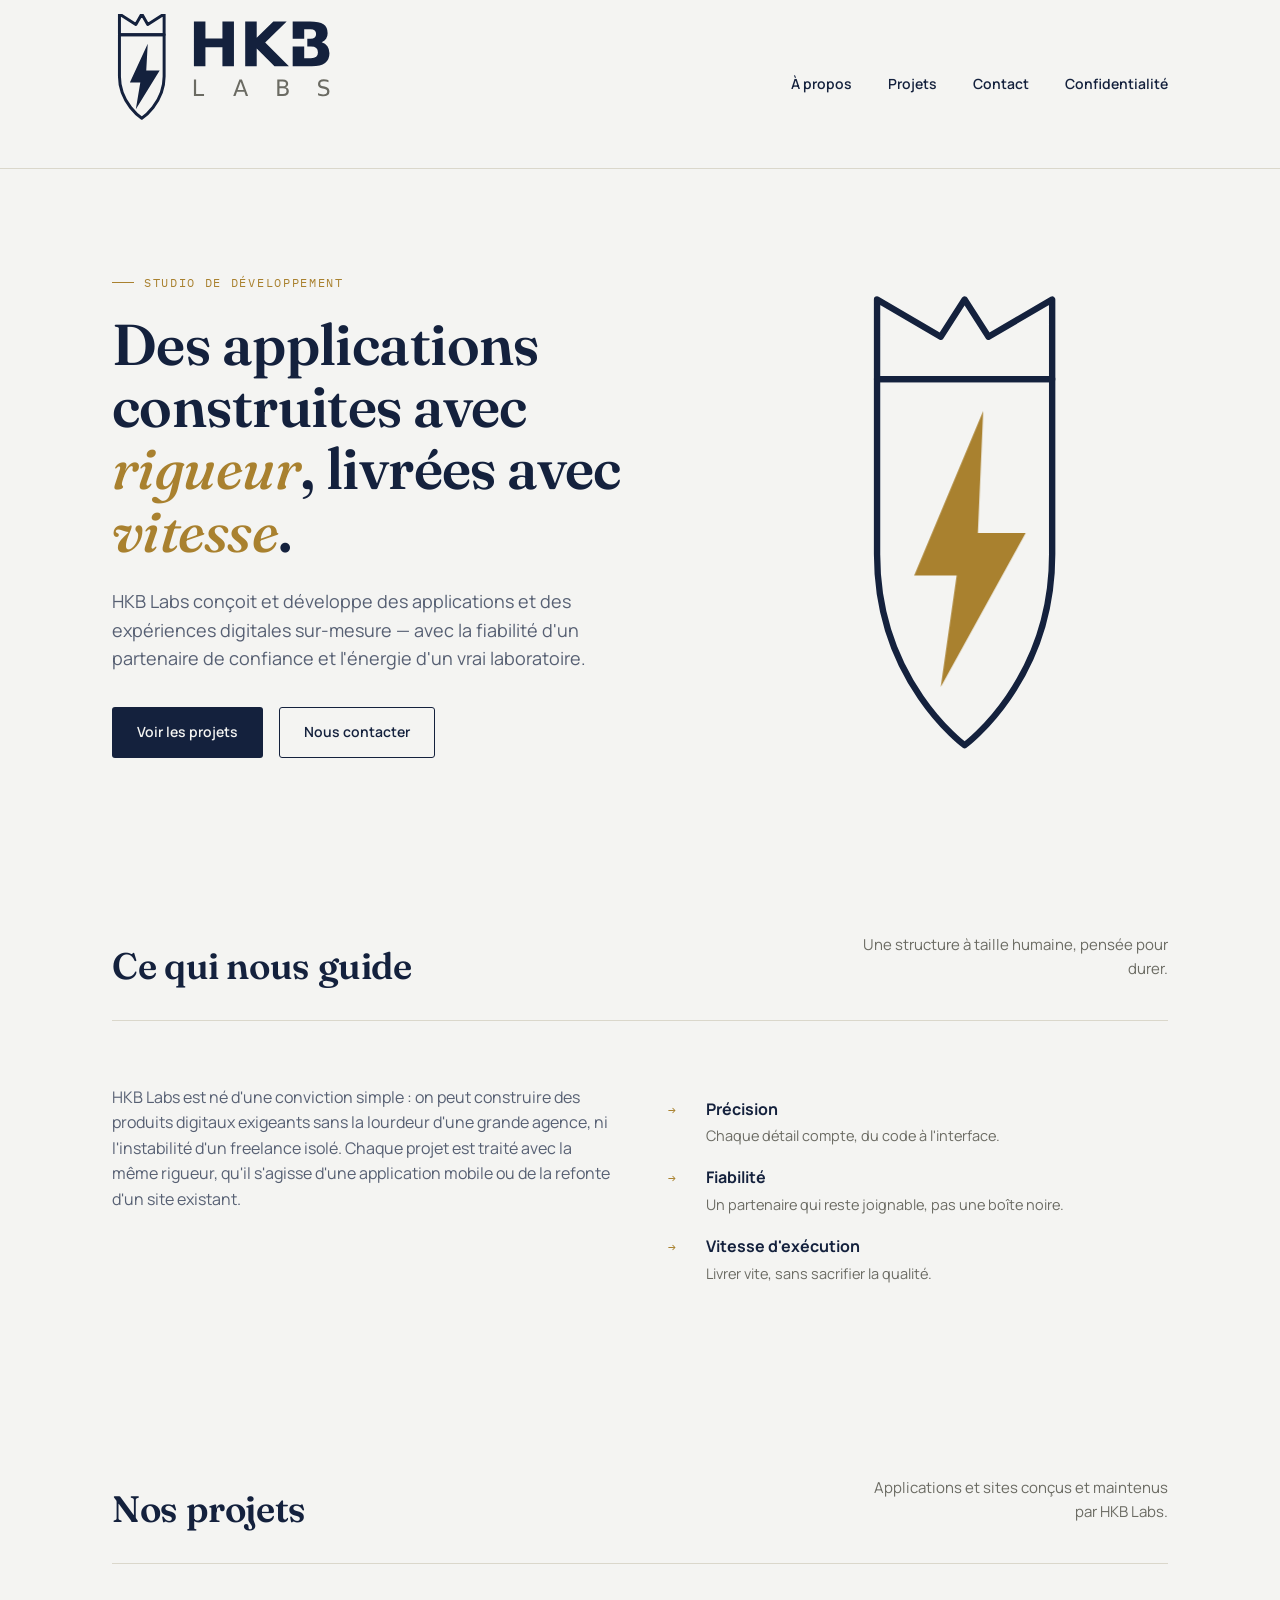
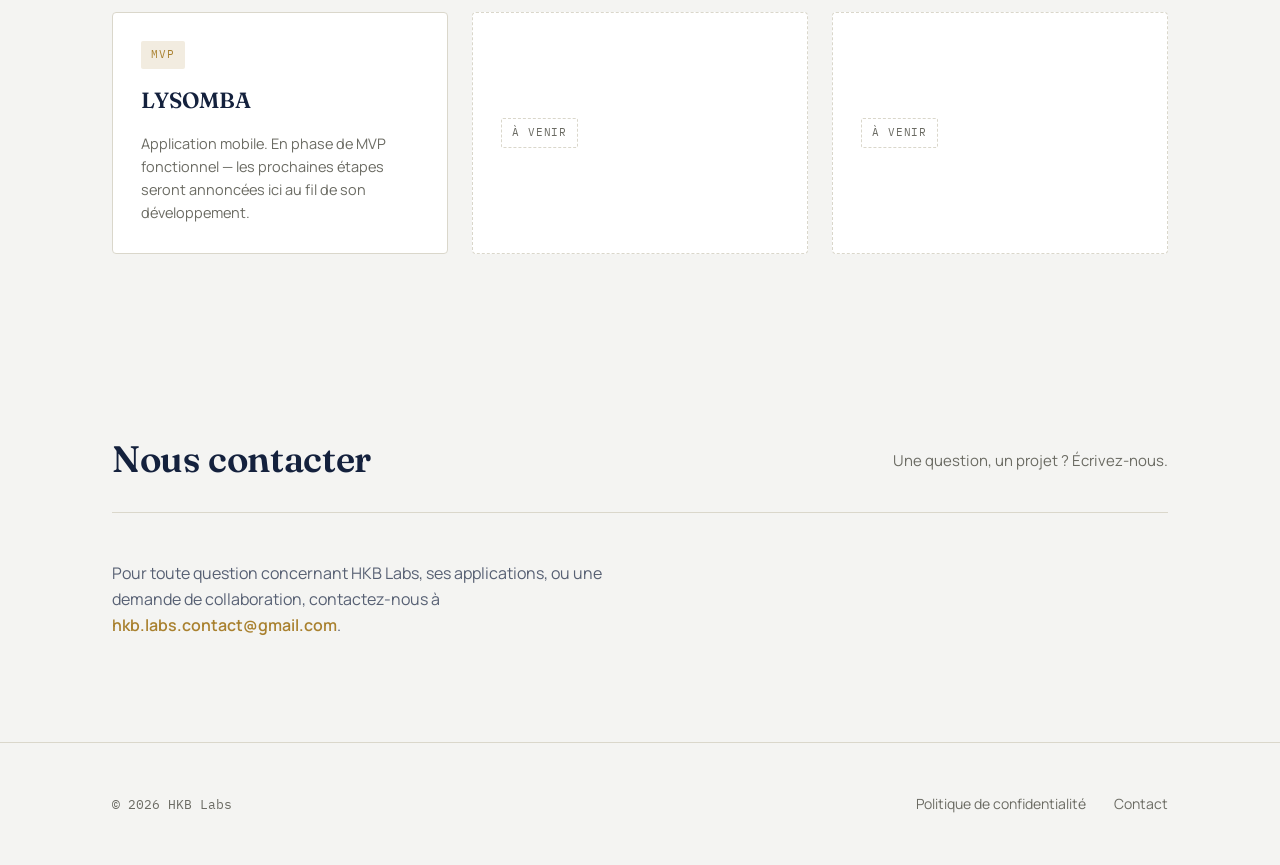
==== index.html @ 3b5af8ec "Add files via upload" ====
<!DOCTYPE html>
<html lang="fr">
<head>
<meta charset="UTF-8">
<meta name="viewport" content="width=device-width, initial-scale=1.0">
<title>HKB Labs — Studio de développement d'applications</title>
<meta name="description" content="HKB Labs conçoit et développe des applications et sites web sur-mesure. Découvrez nos projets, dont LYSOMBA.">
<link rel="icon" type="image/svg+xml" href="assets/favicon.svg">
<link rel="stylesheet" href="styles.css">
</head>
<body>

<header class="site-header">
  <div class="wrap">
    <a href="index.html" class="brand" aria-label="HKB Labs — accueil">
      <svg viewBox="0 0 165.01 94" xmlns="http://www.w3.org/2000/svg" aria-hidden="true">
        <path d="M5 14 L5 0 L16 7 L20 0 L24 7 L35 0 L35 14 Z" fill="none" stroke="#14213D" stroke-width="2" stroke-linejoin="round"/>
        <path d="M5 14 L35 14 L35 42 C35 60 20 70 20 70 C20 70 5 60 5 42 Z" fill="none" stroke="#14213D" stroke-width="2" stroke-linejoin="round"/>
        <path d="M24 20 L12 46 L19 46 L16 64 L32 38 L23 38 Z" fill="#14213D"/>
        <path d="M55.00,5.00 L62.73,5.00 L62.73,16.43 L74.15,16.43 L74.15,5.00 L81.88,5.00 L81.88,35.00 L74.15,35.00 L74.15,22.28 L62.73,22.28 L62.73,35.00 L55.00,35.00 L55.00,5.00 Z M89.44,5.00 L97.17,5.00 L97.17,15.95 L108.32,5.00 L117.30,5.00 L102.86,19.21 L118.79,35.00 L109.11,35.00 L97.17,23.18 L97.17,35.00 L89.44,35.00 L89.44,5.00 Z M133.33,16.62 Q135.17,16.62 136.11,15.81 Q137.05,15.01 137.05,13.44 Q137.05,11.89 136.11,11.08 Q135.17,10.27 133.33,10.27 L129.06,10.27 L129.06,16.62 L133.33,16.62 Z M133.60,29.73 Q135.93,29.73 137.10,28.75 Q138.28,27.77 138.28,25.78 Q138.28,23.83 137.12,22.85 Q135.95,21.88 133.60,21.88 L129.06,21.88 L129.06,29.73 L133.60,29.73 Z M140.79,18.95 Q143.28,19.67 144.64,21.62 Q146.01,23.57 146.01,26.40 Q146.01,30.74 143.08,32.87 Q140.15,35.00 134.16,35.00 L121.32,35.00 L121.32,5.00 L132.94,5.00 Q139.19,5.00 141.99,6.89 Q144.79,8.78 144.79,12.94 Q144.79,15.13 143.76,16.66 Q142.74,18.20 140.79,18.95 Z M121.32,16.62 L131.14,16.62 L131.14,21.88 L121.32,21.88 Z" fill="#14213D" fill-rule="evenodd"/>
        <path d="M55.00,44.06 L56.48,44.06 L56.48,53.76 L61.80,53.76 L61.80,55.00 L55.00,55.00 L55.00,44.06 Z M86.39,45.52 L84.38,50.96 L88.41,50.96 L86.39,45.52 Z M85.56,44.06 L87.23,44.06 L91.40,55.00 L89.86,55.00 L88.87,52.19 L83.94,52.19 L82.94,55.00 L81.38,55.00 L85.56,44.06 Z M112.46,49.78 L112.46,53.78 L114.83,53.78 Q116.03,53.78 116.60,53.29 Q117.18,52.79 117.18,51.78 Q117.18,50.75 116.60,50.27 Q116.03,49.78 114.83,49.78 L112.46,49.78 Z M112.46,45.28 L112.46,48.58 L114.65,48.58 Q115.73,48.58 116.26,48.17 Q116.80,47.76 116.80,46.93 Q116.80,46.10 116.26,45.69 Q115.73,45.28 114.65,45.28 L112.46,45.28 Z M110.98,44.06 L114.76,44.06 Q116.45,44.06 117.37,44.77 Q118.28,45.47 118.28,46.77 Q118.28,47.77 117.81,48.36 Q117.35,48.96 116.44,49.10 Q117.53,49.34 118.13,50.08 Q118.74,50.83 118.74,51.94 Q118.74,53.40 117.74,54.20 Q116.75,55.00 114.91,55.00 L110.98,55.00 L110.98,44.06 Z M145.35,44.42 L145.35,45.87 Q144.51,45.46 143.77,45.27 Q143.02,45.07 142.32,45.07 Q141.12,45.07 140.46,45.54 Q139.80,46.00 139.80,46.87 Q139.80,47.60 140.24,47.97 Q140.67,48.33 141.89,48.56 L142.78,48.74 Q144.44,49.06 145.23,49.86 Q146.01,50.65 146.01,51.98 Q146.01,53.57 144.95,54.39 Q143.88,55.21 141.83,55.21 Q141.05,55.21 140.17,55.04 Q139.30,54.86 138.36,54.52 L138.36,52.99 Q139.26,53.50 140.13,53.76 Q140.99,54.01 141.83,54.01 Q143.09,54.01 143.78,53.51 Q144.47,53.01 144.47,52.09 Q144.47,51.29 143.97,50.83 Q143.48,50.38 142.35,50.15 L141.45,49.98 Q139.80,49.65 139.05,48.94 Q138.32,48.24 138.32,46.99 Q138.32,45.54 139.34,44.70 Q140.36,43.87 142.15,43.87 Q142.92,43.87 143.72,44.01 Q144.52,44.15 145.35,44.42 Z" fill="#6B6B63"/>
      </svg>
    </a>
    <nav class="main-nav">
      <a href="#about">À propos</a>
      <a href="#projects">Projets</a>
      <a href="#contact">Contact</a>
      <a href="privacy.html">Confidentialité</a>
    </nav>
  </div>
</header>

<main>

  <section class="hero">
    <div class="wrap">
      <div class="hero-copy">
        <span class="eyebrow">Studio de développement</span>
        <h1 class="hero-title">Des applications construites avec <em>rigueur</em>, livrées avec <em>vitesse</em>.</h1>
        <p class="hero-sub">HKB Labs conçoit et développe des applications et des expériences digitales sur-mesure — avec la fiabilité d'un partenaire de confiance et l'énergie d'un vrai laboratoire.</p>
        <div class="cta-row">
          <a href="#projects" class="btn btn-primary">Voir les projets</a>
          <a href="#contact" class="btn btn-ghost">Nous contacter</a>
        </div>
      </div>
      <div class="hero-mark">
        <svg viewBox="-6 -6 98 180" xmlns="http://www.w3.org/2000/svg" aria-hidden="true">
          <path class="mark-line" d="M14 34 L14 4 L38 18 L47 4 L56 18 L80 4 L80 34 Z"/>
          <path class="mark-line" d="M14 34 L80 34 L80 100 C80 148 47 172 47 172 C47 172 14 148 14 100 Z"/>
          <path class="mark-bolt" d="M54 46 L28 108 L44 108 L38 150 L70 92 L52 92 Z"/>
        </svg>
      </div>
    </div>
  </section>

  <section id="about">
    <div class="wrap">
      <div class="section-head">
        <h2 class="section-title">Ce qui nous guide</h2>
        <p class="section-note">Une structure à taille humaine, pensée pour durer.</p>
      </div>
      <div class="about-grid">
        <p>
          HKB Labs est né d'une conviction simple&nbsp;: on peut construire des produits digitaux exigeants
          sans la lourdeur d'une grande agence, ni l'instabilité d'un freelance isolé. Chaque projet est
          traité avec la même rigueur, qu'il s'agisse d'une application mobile ou de la refonte d'un site existant.
        </p>
        <ul class="values">
          <li>
            <span class="mark">→</span>
            <div><strong>Précision</strong><span class="desc">Chaque détail compte, du code à l'interface.</span></div>
          </li>
          <li>
            <span class="mark">→</span>
            <div><strong>Fiabilité</strong><span class="desc">Un partenaire qui reste joignable, pas une boîte noire.</span></div>
          </li>
          <li>
            <span class="mark">→</span>
            <div><strong>Vitesse d'exécution</strong><span class="desc">Livrer vite, sans sacrifier la qualité.</span></div>
          </li>
        </ul>
      </div>
    </div>
  </section>

  <section id="projects">
    <div class="wrap">
      <div class="section-head">
        <h2 class="section-title">Nos projets</h2>
        <p class="section-note">Applications et sites conçus et maintenus par HKB Labs.</p>
      </div>
      <div class="project-grid">
        <div class="project-card">
          <span class="status-tag">MVP</span>
          <h3>LYSOMBA</h3>
          <p>Application mobile. En phase de MVP fonctionnel — les prochaines étapes seront annoncées ici au fil de son développement.</p>
        </div>
        <div class="project-card placeholder">
          <span class="status-tag">À venir</span>
        </div>
        <div class="project-card placeholder">
          <span class="status-tag">À venir</span>
        </div>
      </div>
    </div>
  </section>

  <section id="contact">
    <div class="wrap">
      <div class="section-head">
        <h2 class="section-title">Nous contacter</h2>
        <p class="section-note">Une question, un projet&nbsp;? Écrivez-nous.</p>
      </div>
      <p style="max-width:52ch;color:var(--ink-70);font-size:16px;">
        Pour toute question concernant HKB Labs, ses applications, ou une demande de collaboration,
        contactez-nous à <a href="mailto:hkb.labs.contact@gmail.com" style="color:var(--brass);font-weight:600;text-decoration:none;">hkb.labs.contact@gmail.com</a>.
      </p>
    </div>
  </section>

</main>

<footer>
  <div class="wrap">
    <span class="footer-copy">© 2026 HKB Labs</span>
    <ul class="footer-links">
      <li><a href="privacy.html">Politique de confidentialité</a></li>
      <li><a href="mailto:hkb.labs.contact@gmail.com">Contact</a></li>
    </ul>
  </div>
</footer>

</body>
</html>
---- styles.css ----
@import url('https://fonts.googleapis.com/css2?family=Fraunces:opsz,wght@9..144,400;9..144,500;9..144,600;9..144,700&family=Manrope:wght@400;500;600;700&family=IBM+Plex+Mono:wght@400;500&display=swap');

:root {
  --ink: #14213D;
  --ink-70: #14213Db3;
  --ivory: #F4F4F2;
  --paper: #FFFFFF;
  --brass: #A9812F;
  --brass-soft: #A9812F26;
  --muted: #6B6B63;
  --line: #DAD7CB;

  --display: 'Fraunces', Georgia, serif;
  --body: 'Manrope', -apple-system, BlinkMacSystemFont, sans-serif;
  --mono: 'IBM Plex Mono', ui-monospace, monospace;

  --max: 1120px;
}

* { box-sizing: border-box; }

html { scroll-behavior: smooth; }

body {
  margin: 0;
  background: var(--ivory);
  color: var(--ink);
  font-family: var(--body);
  font-size: 16px;
  line-height: 1.6;
  -webkit-font-smoothing: antialiased;
}

a { color: inherit; }

.wrap {
  max-width: var(--max);
  margin: 0 auto;
  padding: 0 32px;
}

/* ---------- Header ---------- */

.site-header {
  position: sticky;
  top: 0;
  z-index: 20;
  background: rgba(244, 244, 242, 0.88);
  backdrop-filter: blur(8px);
  border-bottom: 1px solid var(--line);
}

.site-header .wrap {
  display: flex;
  align-items: center;
  justify-content: space-between;
  height: 168px;
}

.brand {
  display: flex;
  align-items: center;
  gap: 10px;
  text-decoration: none;
  position: relative;
  overflow: hidden;
  opacity: 0;
  transform: translateY(6px);
  animation: brand-in 1.4s cubic-bezier(.2,.7,.3,1) forwards .2s;
}

.brand svg { height: 140px; width: auto; display: block; position: relative; z-index: 1; }

.brand::after {
  content: '';
  position: absolute;
  top: -20%;
  left: -70%;
  width: 38%;
  height: 140%;
  background: linear-gradient(
    115deg,
    transparent 0%,
    rgba(169, 129, 47, 0) 30%,
    rgba(255, 255, 255, 0.75) 50%,
    rgba(169, 129, 47, 0) 70%,
    transparent 100%
  );
  transform: skewX(-18deg);
  mix-blend-mode: soft-light;
  pointer-events: none;
  z-index: 2;
  animation: brand-shine 11s ease-in-out infinite;
  animation-delay: 2.2s;
}

@keyframes brand-in {
  to { opacity: 1; transform: translateY(0); }
}

@keyframes brand-shine {
  0%   { left: -70%; }
  16%  { left: 130%; }
  100% { left: 130%; }
}

@media (prefers-reduced-motion: reduce) {
  .brand { opacity: 1; transform: none; animation: none; }
  .brand::after { display: none; }
}

.brand-word {
  font-family: var(--body);
  font-weight: 700;
  font-size: 17px;
  letter-spacing: 0.02em;
  color: var(--ink);
}

.brand-word span {
  color: var(--muted);
  font-weight: 500;
}

nav.main-nav {
  display: flex;
  gap: 36px;
}

nav.main-nav a {
  text-decoration: none;
  font-size: 14px;
  font-weight: 600;
  color: var(--ink);
  position: relative;
  padding: 4px 0;
}

nav.main-nav a::after {
  content: '';
  position: absolute;
  left: 0; right: 0; bottom: -2px;
  height: 2px;
  background: var(--brass);
  transform: scaleX(0);
  transform-origin: left;
  transition: transform .25s ease;
}

nav.main-nav a:hover::after { transform: scaleX(1); }

/* ---------- Hero ---------- */

.hero {
  padding: 96px 0 72px;
  position: relative;
  overflow: hidden;
}

.hero .wrap {
  display: grid;
  grid-template-columns: 1.15fr 0.85fr;
  gap: 48px;
  align-items: center;
}

.eyebrow {
  font-family: var(--mono);
  font-size: 12px;
  letter-spacing: 0.14em;
  text-transform: uppercase;
  color: var(--brass);
  display: inline-flex;
  align-items: center;
  gap: 10px;
  margin-bottom: 22px;
}

.eyebrow::before {
  content: '';
  width: 22px;
  height: 1px;
  background: var(--brass);
  display: inline-block;
}

h1.hero-title {
  font-family: var(--display);
  font-weight: 600;
  font-size: clamp(2.4rem, 4.6vw, 3.6rem);
  line-height: 1.08;
  margin: 0 0 24px;
  letter-spacing: -0.01em;
}

h1.hero-title em {
  font-style: italic;
  font-weight: 500;
  color: var(--brass);
}

.hero-sub {
  font-size: 18px;
  color: var(--ink-70);
  max-width: 46ch;
  margin: 0 0 34px;
}

.cta-row { display: flex; gap: 16px; flex-wrap: wrap; }

.btn {
  display: inline-flex;
  align-items: center;
  gap: 8px;
  padding: 13px 24px;
  border-radius: 3px;
  font-weight: 600;
  font-size: 14px;
  text-decoration: none;
  border: 1px solid transparent;
  transition: transform .18s ease, background .18s ease, border-color .18s ease;
}

.btn-primary {
  background: var(--ink);
  color: var(--ivory);
}
.btn-primary:hover { transform: translateY(-1px); background: #1c2c50; }

.btn-ghost {
  border-color: var(--ink);
  color: var(--ink);
}
.btn-ghost:hover { border-color: var(--brass); color: var(--brass); }

/* Hero mark: engraved line-draw */

.hero-mark {
  display: flex;
  align-items: center;
  justify-content: center;
}

.hero-mark svg { width: 100%; max-width: 260px; height: auto; }

.mark-line {
  fill: none;
  stroke: var(--ink);
  stroke-width: 2.4;
  stroke-linejoin: round;
  stroke-linecap: round;
  stroke-dasharray: 620;
  stroke-dashoffset: 620;
  animation: draw 3.6s ease forwards .4s;
}

.mark-bolt {
  fill: var(--brass);
  opacity: 0;
  animation: appear 1s ease forwards 3.4s;
}

@keyframes draw { to { stroke-dashoffset: 0; } }
@keyframes appear { to { opacity: 1; } }

@media (prefers-reduced-motion: reduce) {
  .mark-line { animation: none; stroke-dashoffset: 0; }
  .mark-bolt { animation: none; opacity: 1; }
}

/* ---------- Sections ---------- */

section { padding: 88px 0; }

.section-head {
  display: flex;
  justify-content: space-between;
  align-items: flex-end;
  gap: 24px;
  margin-bottom: 48px;
  border-bottom: 1px solid var(--line);
  padding-bottom: 24px;
}

h2.section-title {
  font-family: var(--display);
  font-weight: 600;
  font-size: clamp(1.7rem, 3vw, 2.3rem);
  margin: 0;
  letter-spacing: -0.01em;
}

.section-note {
  font-size: 15px;
  color: var(--muted);
  max-width: 34ch;
  text-align: right;
}

/* About */

.about-grid {
  display: grid;
  grid-template-columns: 1fr 1fr;
  gap: 56px;
}

.about-grid p { color: var(--ink-70); font-size: 16px; }

.values {
  list-style: none;
  margin: 28px 0 0;
  padding: 0;
  display: grid;
  gap: 18px;
}

.values li {
  display: grid;
  grid-template-columns: 24px 1fr;
  gap: 14px;
  align-items: baseline;
}

.values .mark {
  font-family: var(--mono);
  color: var(--brass);
  font-size: 13px;
}

.values strong { font-family: var(--body); font-weight: 700; }
.values span.desc { color: var(--muted); display: block; font-size: 14.5px; margin-top: 2px; }

/* Projects */

.project-grid {
  display: grid;
  grid-template-columns: repeat(3, 1fr);
  gap: 24px;
}

.project-card {
  background: var(--paper);
  border: 1px solid var(--line);
  border-radius: 4px;
  padding: 28px;
  display: flex;
  flex-direction: column;
  gap: 14px;
  min-height: 220px;
  transition: border-color .2s ease, transform .2s ease;
}

.project-card:not(.placeholder):hover {
  border-color: var(--brass);
  transform: translateY(-3px);
}

.status-tag {
  align-self: flex-start;
  font-family: var(--mono);
  font-size: 11px;
  letter-spacing: 0.08em;
  text-transform: uppercase;
  padding: 5px 10px;
  border-radius: 2px;
  background: var(--brass-soft);
  color: var(--brass);
}

.project-card h3 {
  font-family: var(--display);
  font-size: 22px;
  font-weight: 600;
  margin: 0;
}

.project-card p {
  color: var(--muted);
  font-size: 14.5px;
  margin: 0;
  flex-grow: 1;
}

.project-card.placeholder {
  border-style: dashed;
  justify-content: center;
  align-items: center;
  text-align: center;
  color: var(--muted);
}

.project-card.placeholder .status-tag {
  background: transparent;
  border: 1px dashed var(--line);
  color: var(--muted);
}

/* Footer */

footer {
  border-top: 1px solid var(--line);
  padding: 48px 0;
}

footer .wrap {
  display: flex;
  justify-content: space-between;
  align-items: center;
  flex-wrap: wrap;
  gap: 20px;
}

.footer-links {
  display: flex;
  gap: 28px;
  list-style: none;
  padding: 0;
  margin: 0;
}

.footer-links a {
  text-decoration: none;
  font-size: 14px;
  color: var(--muted);
}
.footer-links a:hover { color: var(--brass); }

.footer-copy {
  font-family: var(--mono);
  font-size: 12.5px;
  color: var(--muted);
}

/* ---------- Legal / Privacy page ---------- */

.legal {
  padding: 64px 0 96px;
  max-width: 760px;
}

.legal h1 {
  font-family: var(--display);
  font-weight: 600;
  font-size: 2.2rem;
  margin-bottom: 6px;
}

.legal .updated {
  font-family: var(--mono);
  font-size: 12.5px;
  color: var(--muted);
  margin-bottom: 40px;
  display: block;
}

.legal h2 {
  font-family: var(--body);
  font-size: 15px;
  text-transform: uppercase;
  letter-spacing: 0.06em;
  color: var(--brass);
  margin: 44px 0 12px;
}

.legal p, .legal li { color: var(--ink-70); font-size: 15.5px; }
.legal ul { padding-left: 20px; }

.app-policy-block {
  border-left: 2px solid var(--brass);
  padding-left: 20px;
  margin: 20px 0;
}

/* ---------- Responsive ---------- */

@media (max-width: 860px) {
  .site-header .wrap { height: auto; flex-wrap: wrap; padding-top: 16px; padding-bottom: 16px; gap: 12px; }
  .brand svg { height: 72px; }
  nav.main-nav { width: 100%; gap: 20px; flex-wrap: wrap; }
  nav.main-nav a { font-size: 13px; }
  .hero .wrap { grid-template-columns: 1fr; }
  .hero-mark { order: -1; max-width: 160px; margin: 0 auto 24px; }
  .about-grid { grid-template-columns: 1fr; }
  .project-grid { grid-template-columns: 1fr; }
  .section-head { flex-direction: column; align-items: flex-start; }
  .section-note { text-align: left; }
}
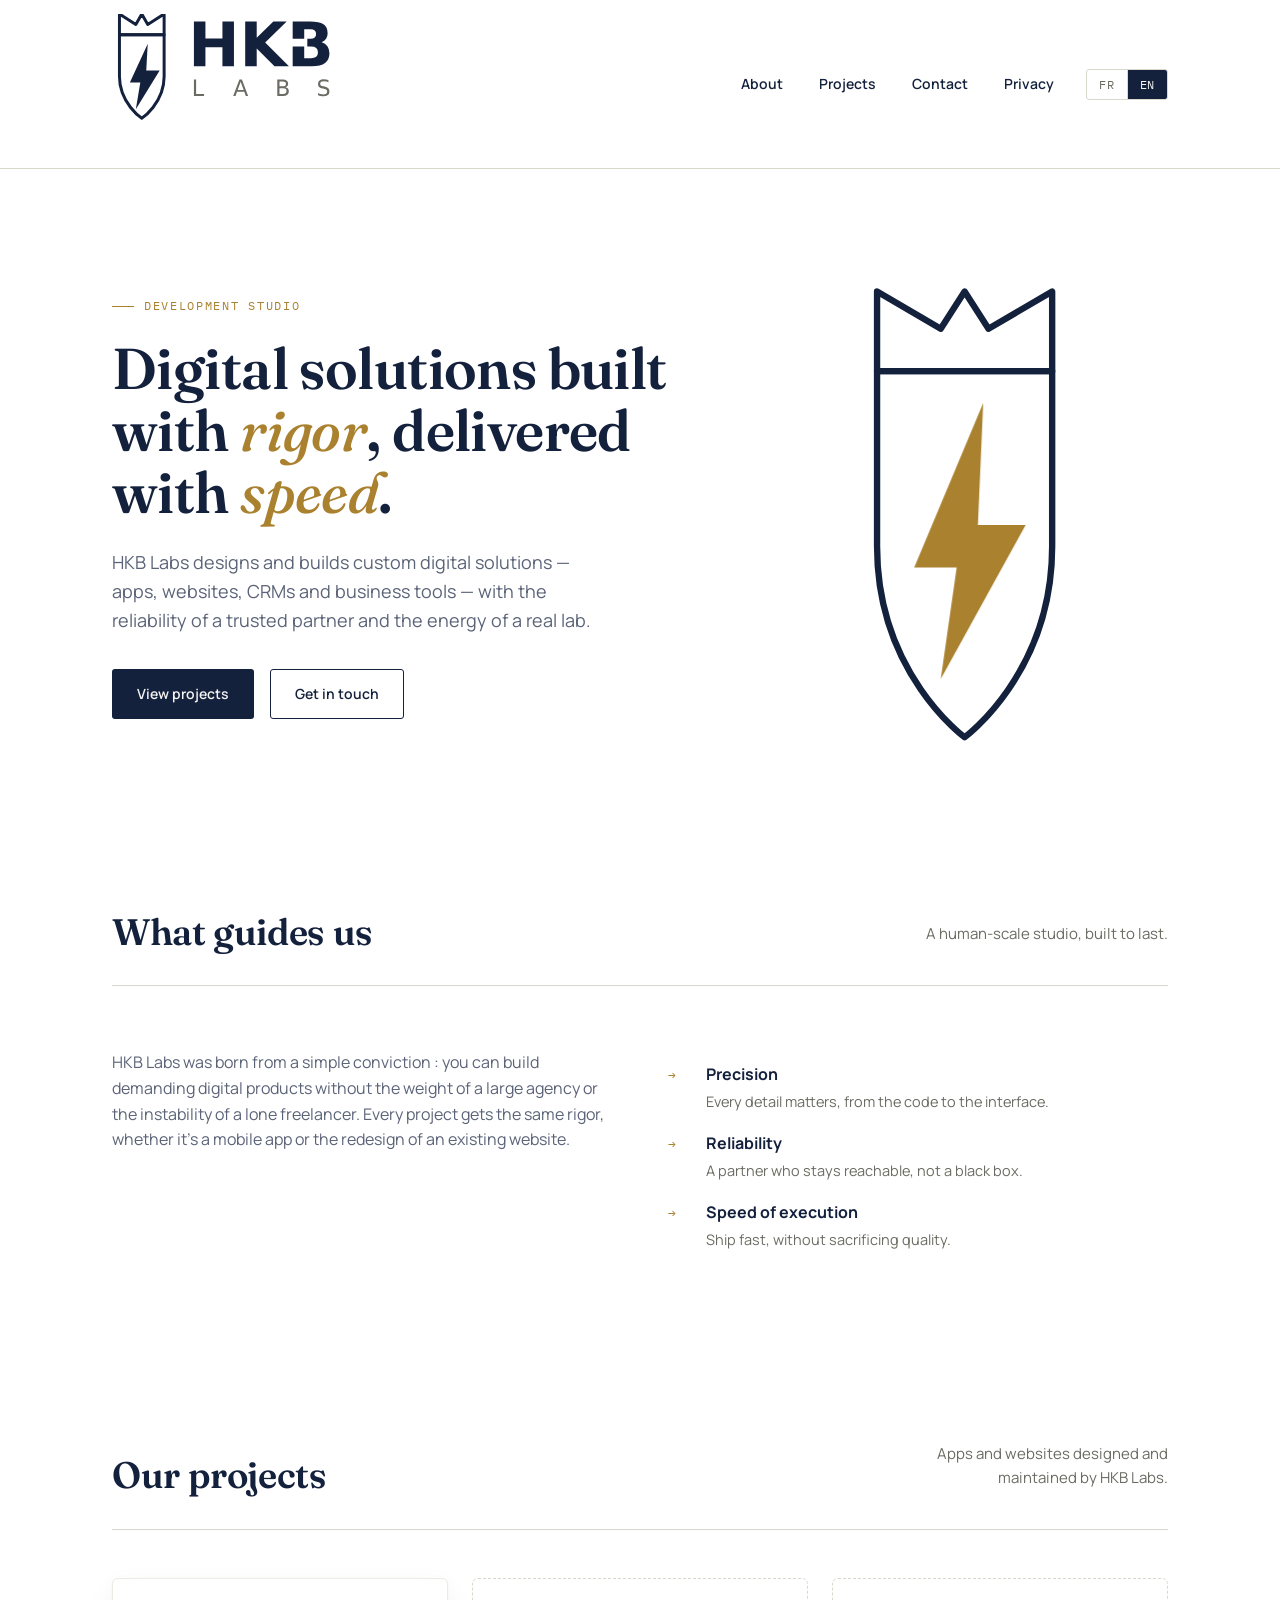
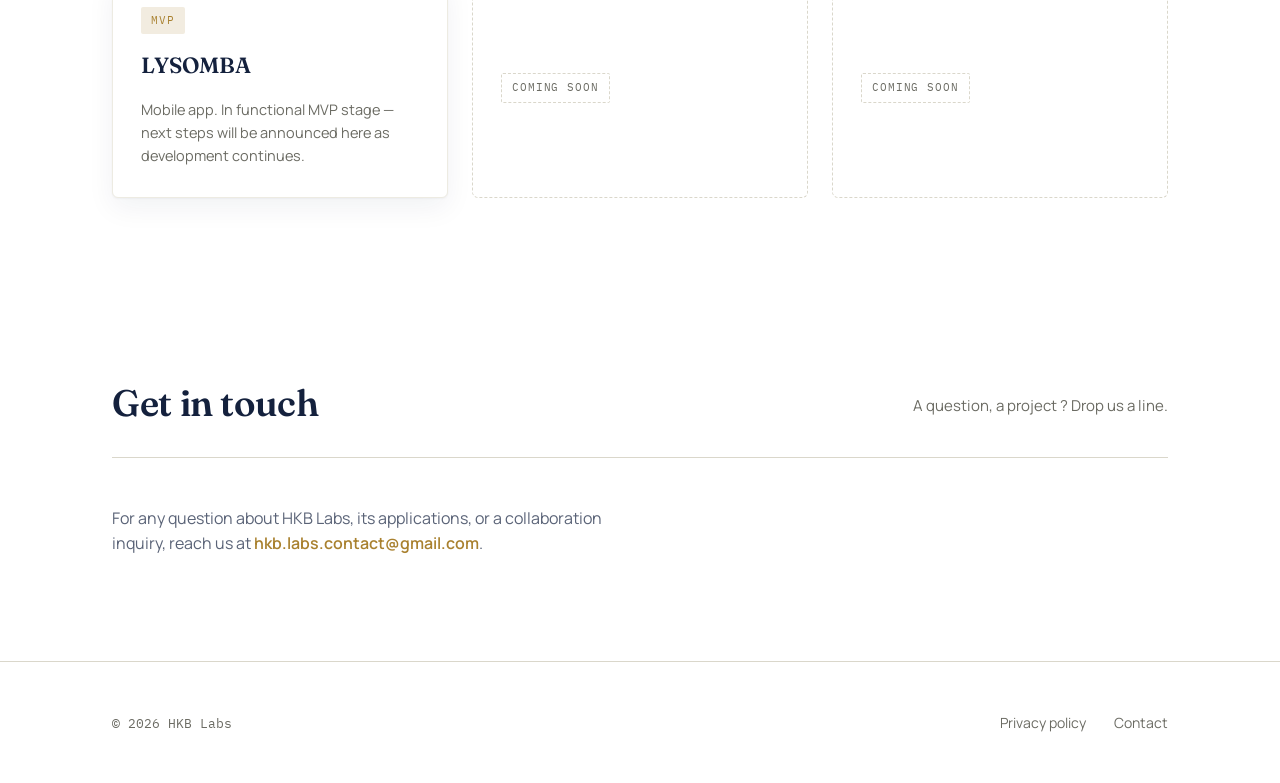
==== commit 2cbbd38d: "Site bilingue FR/EN + politique de confidentialite enrichie pour publication stores - Bascule de lan" ====
--- a/index.html
+++ b/index.html
@@ -1,12 +1,20 @@
 <!DOCTYPE html>
-<html lang="fr">
+<html lang="fr" data-lang="fr">
 <head>
 <meta charset="UTF-8">
 <meta name="viewport" content="width=device-width, initial-scale=1.0">
-<title>HKB Labs — Studio de développement d'applications</title>
-<meta name="description" content="HKB Labs conçoit et développe des applications et sites web sur-mesure. Découvrez nos projets, dont LYSOMBA.">
+<title>HKB Labs — Studio de solutions digitales</title>
+<meta name="description" content="HKB Labs conçoit et développe des solutions digitales sur-mesure — applications, sites web, outils métier. Découvrez nos projets, dont LYSOMBA.">
 <link rel="icon" type="image/svg+xml" href="assets/favicon.svg">
 <link rel="stylesheet" href="styles.css">
+<script>
+  try {
+    var l = localStorage.getItem('hkb-lang');
+    if (l !== 'fr' && l !== 'en') l = (navigator.language || '').slice(0, 2).toLowerCase() === 'en' ? 'en' : 'fr';
+  } catch (e) { var l = 'fr'; }
+  document.documentElement.setAttribute('data-lang', l);
+  document.documentElement.lang = l;
+</script>
 </head>
 <body>
 
@@ -21,12 +29,18 @@
         <path d="M55.00,44.06 L56.48,44.06 L56.48,53.76 L61.80,53.76 L61.80,55.00 L55.00,55.00 L55.00,44.06 Z M86.39,45.52 L84.38,50.96 L88.41,50.96 L86.39,45.52 Z M85.56,44.06 L87.23,44.06 L91.40,55.00 L89.86,55.00 L88.87,52.19 L83.94,52.19 L82.94,55.00 L81.38,55.00 L85.56,44.06 Z M112.46,49.78 L112.46,53.78 L114.83,53.78 Q116.03,53.78 116.60,53.29 Q117.18,52.79 117.18,51.78 Q117.18,50.75 116.60,50.27 Q116.03,49.78 114.83,49.78 L112.46,49.78 Z M112.46,45.28 L112.46,48.58 L114.65,48.58 Q115.73,48.58 116.26,48.17 Q116.80,47.76 116.80,46.93 Q116.80,46.10 116.26,45.69 Q115.73,45.28 114.65,45.28 L112.46,45.28 Z M110.98,44.06 L114.76,44.06 Q116.45,44.06 117.37,44.77 Q118.28,45.47 118.28,46.77 Q118.28,47.77 117.81,48.36 Q117.35,48.96 116.44,49.10 Q117.53,49.34 118.13,50.08 Q118.74,50.83 118.74,51.94 Q118.74,53.40 117.74,54.20 Q116.75,55.00 114.91,55.00 L110.98,55.00 L110.98,44.06 Z M145.35,44.42 L145.35,45.87 Q144.51,45.46 143.77,45.27 Q143.02,45.07 142.32,45.07 Q141.12,45.07 140.46,45.54 Q139.80,46.00 139.80,46.87 Q139.80,47.60 140.24,47.97 Q140.67,48.33 141.89,48.56 L142.78,48.74 Q144.44,49.06 145.23,49.86 Q146.01,50.65 146.01,51.98 Q146.01,53.57 144.95,54.39 Q143.88,55.21 141.83,55.21 Q141.05,55.21 140.17,55.04 Q139.30,54.86 138.36,54.52 L138.36,52.99 Q139.26,53.50 140.13,53.76 Q140.99,54.01 141.83,54.01 Q143.09,54.01 143.78,53.51 Q144.47,53.01 144.47,52.09 Q144.47,51.29 143.97,50.83 Q143.48,50.38 142.35,50.15 L141.45,49.98 Q139.80,49.65 139.05,48.94 Q138.32,48.24 138.32,46.99 Q138.32,45.54 139.34,44.70 Q140.36,43.87 142.15,43.87 Q142.92,43.87 143.72,44.01 Q144.52,44.15 145.35,44.42 Z" fill="#6B6B63"/>
       </svg>
     </a>
-    <nav class="main-nav">
-      <a href="#about">À propos</a>
-      <a href="#projects">Projets</a>
-      <a href="#contact">Contact</a>
-      <a href="privacy.html">Confidentialité</a>
-    </nav>
+    <div class="header-right">
+      <nav class="main-nav">
+        <a href="#about"><span data-lang="fr">À propos</span><span data-lang="en">About</span></a>
+        <a href="#projects"><span data-lang="fr">Projets</span><span data-lang="en">Projects</span></a>
+        <a href="#contact"><span data-lang="fr">Contact</span><span data-lang="en">Contact</span></a>
+        <a href="privacy.html"><span data-lang="fr">Confidentialité</span><span data-lang="en">Privacy</span></a>
+      </nav>
+      <div class="lang-switch" role="group" aria-label="Langue / Language">
+        <button type="button" data-set-lang="fr" aria-pressed="true">FR</button>
+        <button type="button" data-set-lang="en" aria-pressed="false">EN</button>
+      </div>
+    </div>
   </div>
 </header>
 
@@ -35,12 +49,14 @@
   <section class="hero">
     <div class="wrap">
       <div class="hero-copy">
-        <span class="eyebrow">Studio de développement</span>
-        <h1 class="hero-title">Des applications construites avec <em>rigueur</em>, livrées avec <em>vitesse</em>.</h1>
-        <p class="hero-sub">HKB Labs conçoit et développe des applications et des expériences digitales sur-mesure — avec la fiabilité d'un partenaire de confiance et l'énergie d'un vrai laboratoire.</p>
+        <span class="eyebrow"><span data-lang="fr">Studio de développement</span><span data-lang="en">Development studio</span></span>
+        <h1 class="hero-title" data-lang="fr">Des solutions digitales construites avec <em>rigueur</em>, livrées avec <em>vitesse</em>.</h1>
+        <h1 class="hero-title" data-lang="en">Digital solutions built with <em>rigor</em>, delivered with <em>speed</em>.</h1>
+        <p class="hero-sub" data-lang="fr">HKB Labs conçoit et développe des solutions digitales sur-mesure — applications, sites web, CRM et outils métier — avec la fiabilité d'un partenaire de confiance et l'énergie d'un vrai laboratoire.</p>
+        <p class="hero-sub" data-lang="en">HKB Labs designs and builds custom digital solutions — apps, websites, CRMs and business tools — with the reliability of a trusted partner and the energy of a real lab.</p>
         <div class="cta-row">
-          <a href="#projects" class="btn btn-primary">Voir les projets</a>
-          <a href="#contact" class="btn btn-ghost">Nous contacter</a>
+          <a href="#projects" class="btn btn-primary"><span data-lang="fr">Voir les projets</span><span data-lang="en">View projects</span></a>
+          <a href="#contact" class="btn btn-ghost"><span data-lang="fr">Nous contacter</span><span data-lang="en">Get in touch</span></a>
         </div>
       </div>
       <div class="hero-mark">
@@ -56,28 +72,31 @@
   <section id="about">
     <div class="wrap">
       <div class="section-head">
-        <h2 class="section-title">Ce qui nous guide</h2>
-        <p class="section-note">Une structure à taille humaine, pensée pour durer.</p>
+        <h2 class="section-title" data-lang="fr">Ce qui nous guide</h2>
+        <h2 class="section-title" data-lang="en">What guides us</h2>
+        <p class="section-note" data-lang="fr">Une structure à taille humaine, pensée pour durer.</p>
+        <p class="section-note" data-lang="en">A human-scale studio, built to last.</p>
       </div>
       <div class="about-grid">
-        <p>
+        <p data-lang="fr">
           HKB Labs est né d'une conviction simple&nbsp;: on peut construire des produits digitaux exigeants
           sans la lourdeur d'une grande agence, ni l'instabilité d'un freelance isolé. Chaque projet est
           traité avec la même rigueur, qu'il s'agisse d'une application mobile ou de la refonte d'un site existant.
         </p>
-        <ul class="values">
-          <li>
-            <span class="mark">→</span>
-            <div><strong>Précision</strong><span class="desc">Chaque détail compte, du code à l'interface.</span></div>
-          </li>
-          <li>
-            <span class="mark">→</span>
-            <div><strong>Fiabilité</strong><span class="desc">Un partenaire qui reste joignable, pas une boîte noire.</span></div>
-          </li>
-          <li>
-            <span class="mark">→</span>
-            <div><strong>Vitesse d'exécution</strong><span class="desc">Livrer vite, sans sacrifier la qualité.</span></div>
-          </li>
+        <p data-lang="en">
+          HKB Labs was born from a simple conviction&nbsp;: you can build demanding digital products without
+          the weight of a large agency or the instability of a lone freelancer. Every project gets the same
+          rigor, whether it's a mobile app or the redesign of an existing website.
+        </p>
+        <ul class="values" data-lang="fr">
+          <li><span class="mark">→</span><div><strong>Précision</strong><span class="desc">Chaque détail compte, du code à l'interface.</span></div></li>
+          <li><span class="mark">→</span><div><strong>Fiabilité</strong><span class="desc">Un partenaire qui reste joignable, pas une boîte noire.</span></div></li>
+          <li><span class="mark">→</span><div><strong>Vitesse d'exécution</strong><span class="desc">Livrer vite, sans sacrifier la qualité.</span></div></li>
+        </ul>
+        <ul class="values" data-lang="en">
+          <li><span class="mark">→</span><div><strong>Precision</strong><span class="desc">Every detail matters, from the code to the interface.</span></div></li>
+          <li><span class="mark">→</span><div><strong>Reliability</strong><span class="desc">A partner who stays reachable, not a black box.</span></div></li>
+          <li><span class="mark">→</span><div><strong>Speed of execution</strong><span class="desc">Ship fast, without sacrificing quality.</span></div></li>
         </ul>
       </div>
     </div>
@@ -86,20 +105,23 @@
   <section id="projects">
     <div class="wrap">
       <div class="section-head">
-        <h2 class="section-title">Nos projets</h2>
-        <p class="section-note">Applications et sites conçus et maintenus par HKB Labs.</p>
+        <h2 class="section-title" data-lang="fr">Nos projets</h2>
+        <h2 class="section-title" data-lang="en">Our projects</h2>
+        <p class="section-note" data-lang="fr">Applications et sites conçus et maintenus par HKB Labs.</p>
+        <p class="section-note" data-lang="en">Apps and websites designed and maintained by HKB Labs.</p>
       </div>
       <div class="project-grid">
         <div class="project-card">
           <span class="status-tag">MVP</span>
           <h3>LYSOMBA</h3>
-          <p>Application mobile. En phase de MVP fonctionnel — les prochaines étapes seront annoncées ici au fil de son développement.</p>
+          <p data-lang="fr">Application mobile. En phase de MVP fonctionnel — les prochaines étapes seront annoncées ici au fil de son développement.</p>
+          <p data-lang="en">Mobile app. In functional MVP stage — next steps will be announced here as development continues.</p>
         </div>
         <div class="project-card placeholder">
-          <span class="status-tag">À venir</span>
+          <span class="status-tag"><span data-lang="fr">À venir</span><span data-lang="en">Coming soon</span></span>
         </div>
         <div class="project-card placeholder">
-          <span class="status-tag">À venir</span>
+          <span class="status-tag"><span data-lang="fr">À venir</span><span data-lang="en">Coming soon</span></span>
         </div>
       </div>
     </div>
@@ -108,12 +130,18 @@
   <section id="contact">
     <div class="wrap">
       <div class="section-head">
-        <h2 class="section-title">Nous contacter</h2>
-        <p class="section-note">Une question, un projet&nbsp;? Écrivez-nous.</p>
+        <h2 class="section-title" data-lang="fr">Nous contacter</h2>
+        <h2 class="section-title" data-lang="en">Get in touch</h2>
+        <p class="section-note" data-lang="fr">Une question, un projet&nbsp;? Écrivez-nous.</p>
+        <p class="section-note" data-lang="en">A question, a project&nbsp;? Drop us a line.</p>
       </div>
-      <p style="max-width:52ch;color:var(--ink-70);font-size:16px;">
+      <p style="max-width:52ch;color:var(--ink-70);font-size:16px;" data-lang="fr">
         Pour toute question concernant HKB Labs, ses applications, ou une demande de collaboration,
         contactez-nous à <a href="mailto:hkb.labs.contact@gmail.com" style="color:var(--brass);font-weight:600;text-decoration:none;">hkb.labs.contact@gmail.com</a>.
+      </p>
+      <p style="max-width:52ch;color:var(--ink-70);font-size:16px;" data-lang="en">
+        For any question about HKB Labs, its applications, or a collaboration inquiry,
+        reach us at <a href="mailto:hkb.labs.contact@gmail.com" style="color:var(--brass);font-weight:600;text-decoration:none;">hkb.labs.contact@gmail.com</a>.
       </p>
     </div>
   </section>
@@ -124,11 +152,23 @@
   <div class="wrap">
     <span class="footer-copy">© 2026 HKB Labs</span>
     <ul class="footer-links">
-      <li><a href="privacy.html">Politique de confidentialité</a></li>
+      <li><a href="privacy.html"><span data-lang="fr">Politique de confidentialité</span><span data-lang="en">Privacy policy</span></a></li>
       <li><a href="mailto:hkb.labs.contact@gmail.com">Contact</a></li>
     </ul>
   </div>
 </footer>
 
+<script>
+  window.HKB_TITLES = {
+    fr: "HKB Labs — Studio de solutions digitales",
+    en: "HKB Labs — Digital solutions studio"
+  };
+  window.HKB_DESCRIPTIONS = {
+    fr: "HKB Labs conçoit et développe des solutions digitales sur-mesure — applications, sites web, outils métier. Découvrez nos projets, dont LYSOMBA.",
+    en: "HKB Labs designs and builds custom digital solutions — apps, websites, business tools. Discover our projects, including LYSOMBA."
+  };
+</script>
+<script src="lang.js"></script>
+
 </body>
 </html>
--- a/styles.css
+++ b/styles.css
@@ -23,7 +23,7 @@
 
 body {
   margin: 0;
-  background: var(--ivory);
+  background: var(--paper);
   color: var(--ink);
   font-family: var(--body);
   font-size: 16px;
@@ -45,7 +45,7 @@
   position: sticky;
   top: 0;
   z-index: 20;
-  background: rgba(244, 244, 242, 0.88);
+  background: rgba(255, 255, 255, 0.88);
   backdrop-filter: blur(8px);
   border-bottom: 1px solid var(--line);
 }
@@ -341,20 +341,23 @@
 
 .project-card {
   background: var(--paper);
-  border: 1px solid var(--line);
-  border-radius: 4px;
+  border: 1px solid #EDEBE2;
+  border-radius: 6px;
   padding: 28px;
   display: flex;
   flex-direction: column;
   gap: 14px;
   min-height: 220px;
-  transition: border-color .2s ease, transform .2s ease;
+  box-shadow: 0 1px 2px rgba(20, 33, 61, 0.04), 0 10px 28px rgba(20, 33, 61, 0.06);
+  transition: border-color .2s ease, transform .2s ease, box-shadow .2s ease;
 }
 
 .project-card:not(.placeholder):hover {
   border-color: var(--brass);
   transform: translateY(-3px);
-}
+  box-shadow: 0 2px 6px rgba(20, 33, 61, 0.06), 0 18px 44px rgba(20, 33, 61, 0.11);
+}
+
 
 .status-tag {
   align-self: flex-start;
@@ -384,6 +387,8 @@
 
 .project-card.placeholder {
   border-style: dashed;
+  border-color: var(--line);
+  box-shadow: none;
   justify-content: center;
   align-items: center;
   text-align: center;
@@ -472,12 +477,51 @@
   margin: 20px 0;
 }
 
+.legal .lead { font-size: 16.5px; color: var(--ink); }
+
+/* ---------- Bilingue FR / EN ---------- */
+
+html[data-lang="fr"] [data-lang="en"],
+html[data-lang="en"] [data-lang="fr"] { display: none !important; }
+
+.header-right {
+  display: flex;
+  align-items: center;
+  gap: 32px;
+  flex-wrap: wrap;
+}
+
+.lang-switch {
+  display: inline-flex;
+  border: 1px solid var(--line);
+  border-radius: 3px;
+  overflow: hidden;
+  flex-shrink: 0;
+}
+
+.lang-switch button {
+  font-family: var(--mono);
+  font-size: 12px;
+  letter-spacing: 0.06em;
+  padding: 7px 12px;
+  background: transparent;
+  border: 0;
+  color: var(--muted);
+  cursor: pointer;
+  transition: background .18s ease, color .18s ease;
+}
+
+.lang-switch button + button { border-left: 1px solid var(--line); }
+.lang-switch button:hover { color: var(--ink); }
+.lang-switch button[aria-pressed="true"] { background: var(--ink); color: var(--ivory); }
+
 /* ---------- Responsive ---------- */
 
 @media (max-width: 860px) {
   .site-header .wrap { height: auto; flex-wrap: wrap; padding-top: 16px; padding-bottom: 16px; gap: 12px; }
   .brand svg { height: 72px; }
-  nav.main-nav { width: 100%; gap: 20px; flex-wrap: wrap; }
+  .header-right { width: 100%; justify-content: space-between; gap: 16px; }
+  nav.main-nav { gap: 20px; flex-wrap: wrap; }
   nav.main-nav a { font-size: 13px; }
   .hero .wrap { grid-template-columns: 1fr; }
   .hero-mark { order: -1; max-width: 160px; margin: 0 auto 24px; }
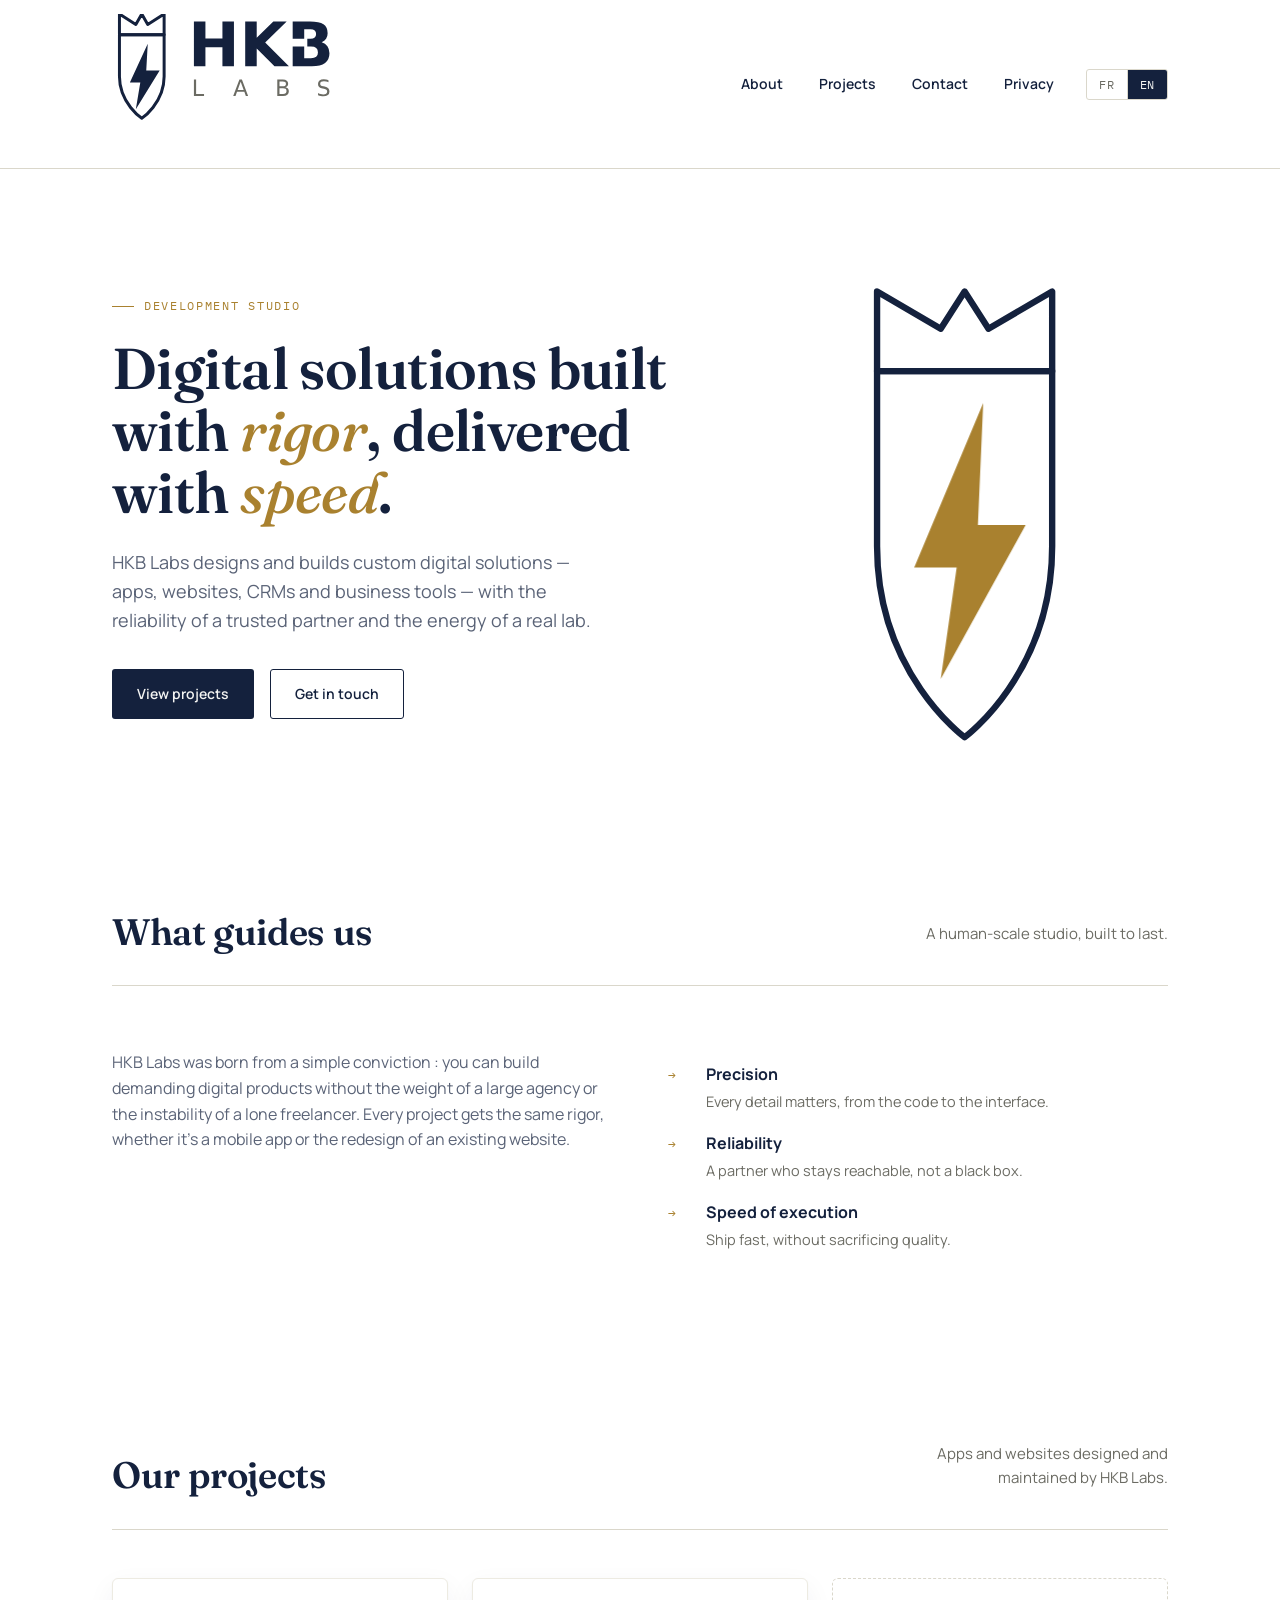
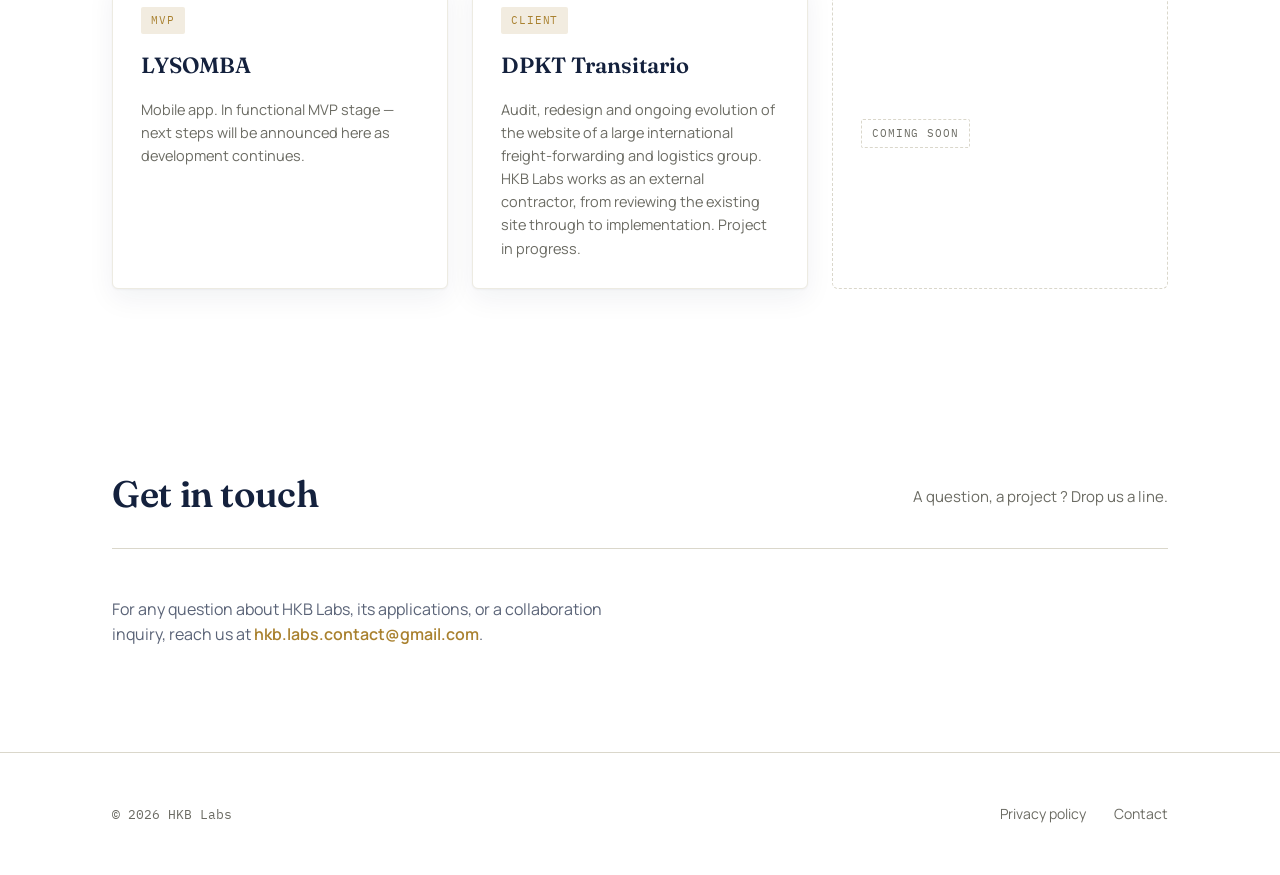
==== commit 4f3c9d1c: "Ajoute le projet DPKT Transitario a la grille projets (FR/EN) Audit, refonte et evolution du site we" ====
--- a/index.html
+++ b/index.html
@@ -117,8 +117,11 @@
           <p data-lang="fr">Application mobile. En phase de MVP fonctionnel — les prochaines étapes seront annoncées ici au fil de son développement.</p>
           <p data-lang="en">Mobile app. In functional MVP stage — next steps will be announced here as development continues.</p>
         </div>
-        <div class="project-card placeholder">
-          <span class="status-tag"><span data-lang="fr">À venir</span><span data-lang="en">Coming soon</span></span>
+        <div class="project-card">
+          <span class="status-tag">Client</span>
+          <h3>DPKT Transitario</h3>
+          <p data-lang="fr">Audit, refonte et évolution continue du site web d'un grand groupe de transit et de logistique à dimension internationale. HKB Labs intervient comme prestataire, de l'analyse de l'existant à la mise en œuvre. Projet en cours.</p>
+          <p data-lang="en">Audit, redesign and ongoing evolution of the website of a large international freight-forwarding and logistics group. HKB Labs works as an external contractor, from reviewing the existing site through to implementation. Project in progress.</p>
         </div>
         <div class="project-card placeholder">
           <span class="status-tag"><span data-lang="fr">À venir</span><span data-lang="en">Coming soon</span></span>
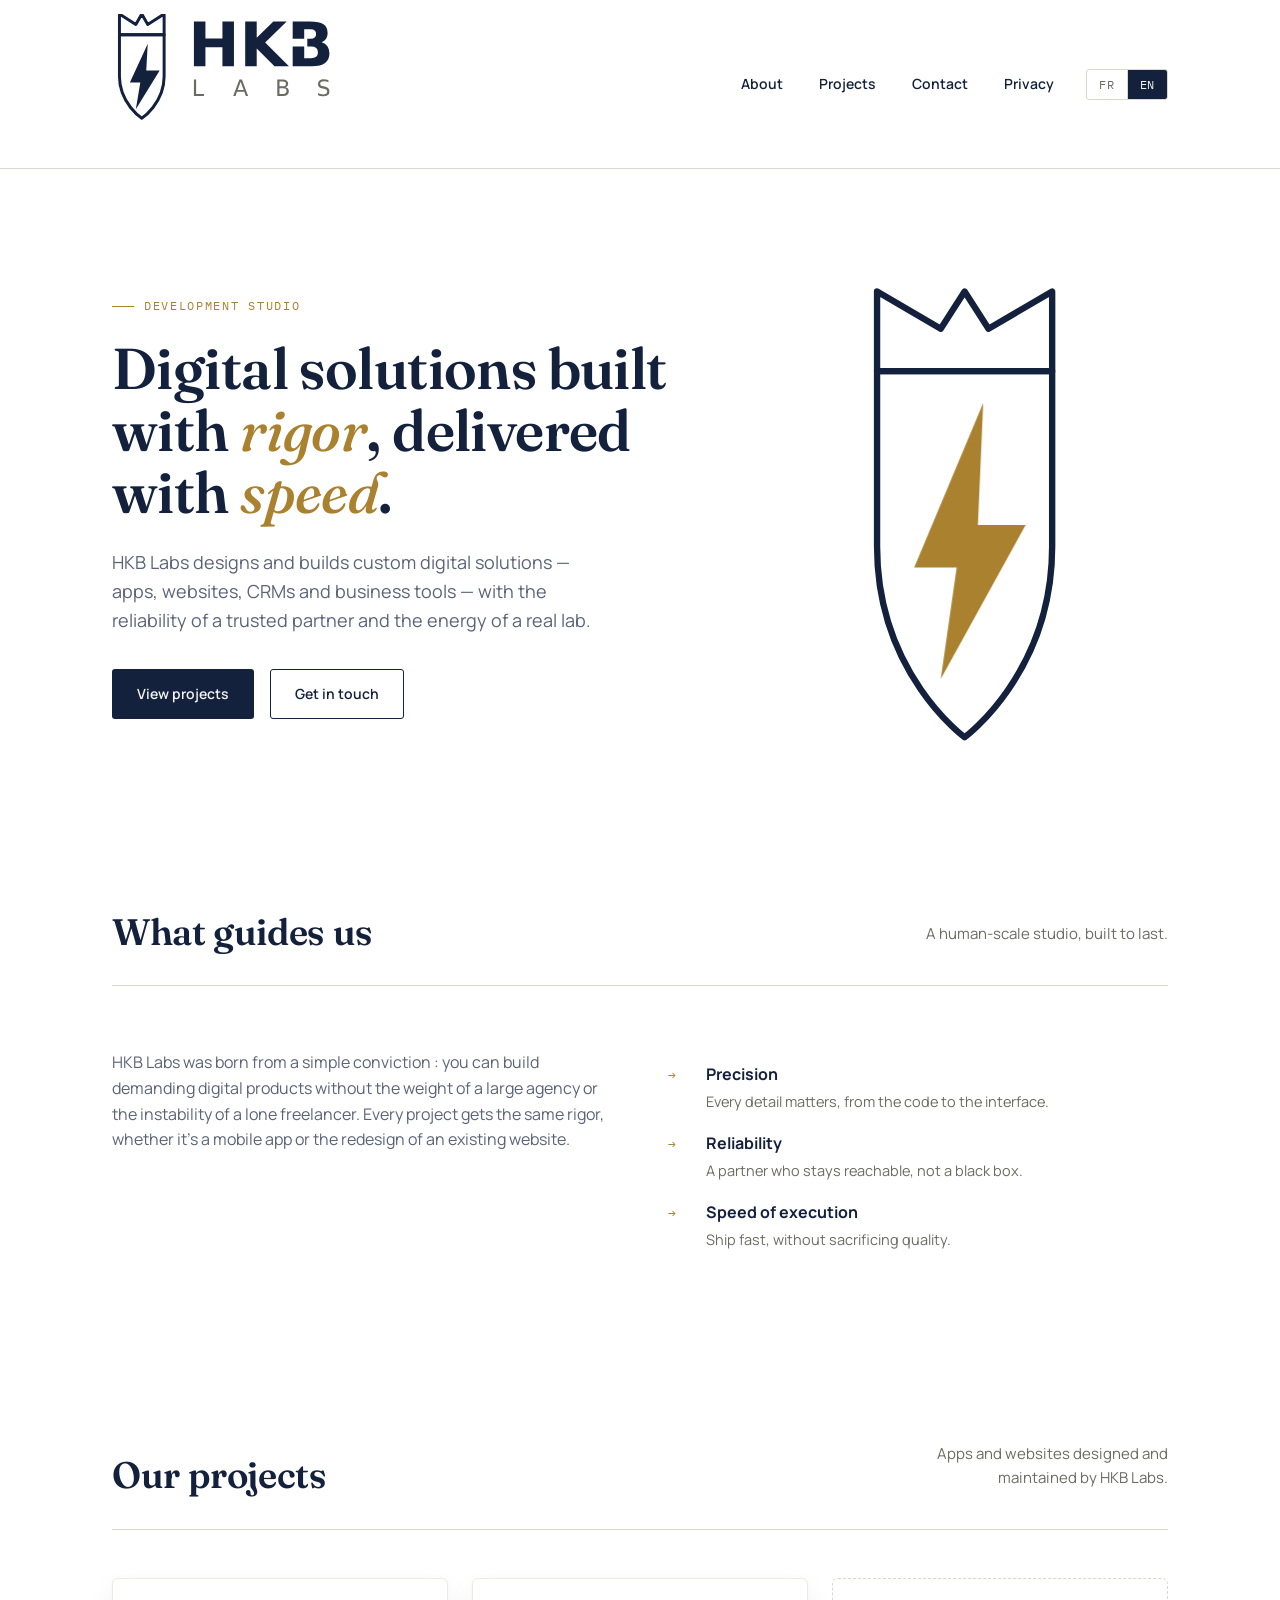
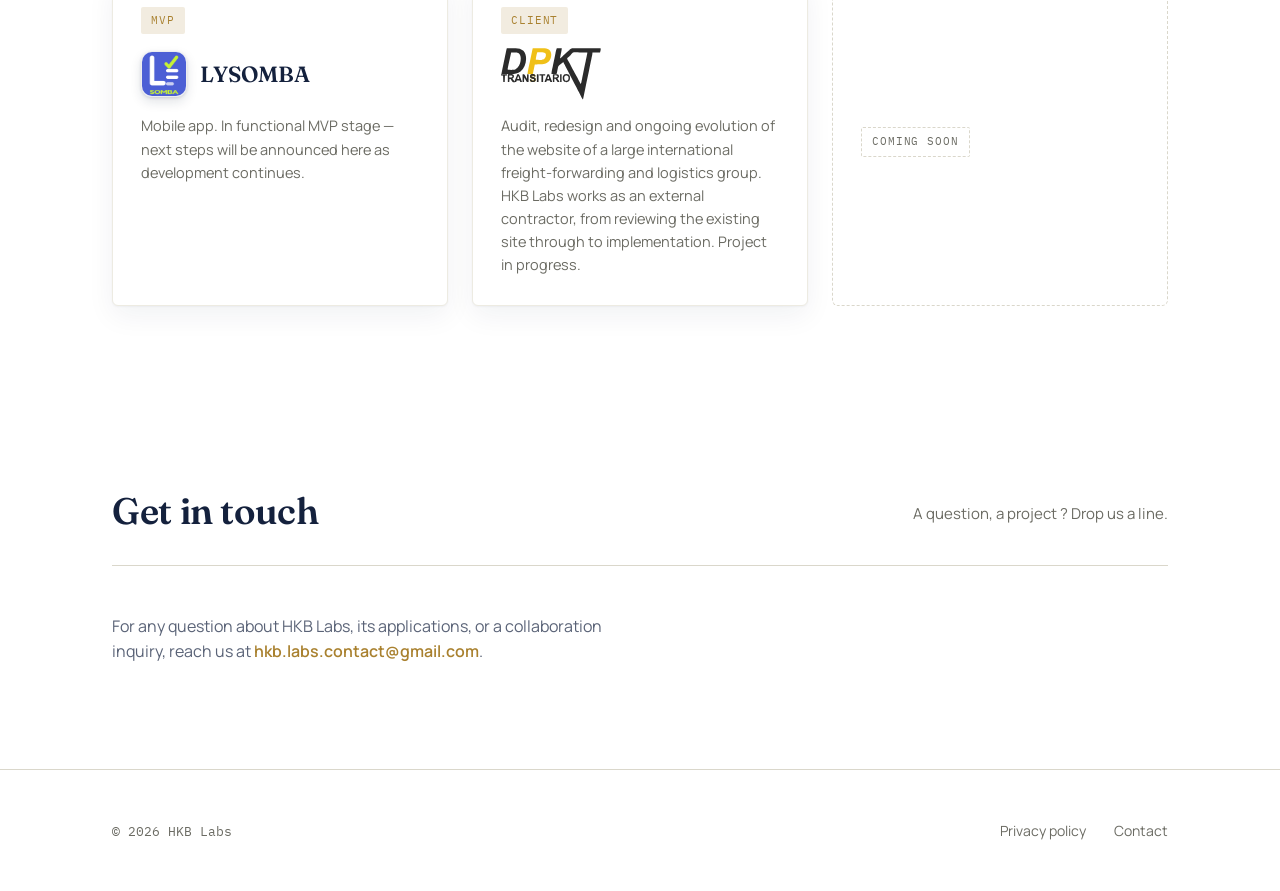
==== commit 7f4b6b44: "Integre les logos Lysomba et DPKT dans les cartes projets Bandeau de marque en haut de chaque carte " ====
--- a/index.html
+++ b/index.html
@@ -113,13 +113,19 @@
       <div class="project-grid">
         <div class="project-card">
           <span class="status-tag">MVP</span>
-          <h3>LYSOMBA</h3>
+          <div class="project-brand">
+            <img class="project-logo-icon" src="assets/lysomba-icon.png" alt="Lysomba" width="46" height="46">
+            <h3>LYSOMBA</h3>
+          </div>
           <p data-lang="fr">Application mobile. En phase de MVP fonctionnel — les prochaines étapes seront annoncées ici au fil de son développement.</p>
           <p data-lang="en">Mobile app. In functional MVP stage — next steps will be announced here as development continues.</p>
         </div>
         <div class="project-card">
           <span class="status-tag">Client</span>
-          <h3>DPKT Transitario</h3>
+          <div class="project-brand">
+            <img class="project-logo-wordmark" src="assets/logo-dpkt.svg" alt="DPKT Transitario" height="38">
+            <h3 class="visually-hidden">DPKT Transitario</h3>
+          </div>
           <p data-lang="fr">Audit, refonte et évolution continue du site web d'un grand groupe de transit et de logistique à dimension internationale. HKB Labs intervient comme prestataire, de l'analyse de l'existant à la mise en œuvre. Projet en cours.</p>
           <p data-lang="en">Audit, redesign and ongoing evolution of the website of a large international freight-forwarding and logistics group. HKB Labs works as an external contractor, from reviewing the existing site through to implementation. Project in progress.</p>
         </div>
--- a/styles.css
+++ b/styles.css
@@ -378,6 +378,42 @@
   margin: 0;
 }
 
+.project-brand {
+  display: flex;
+  align-items: center;
+  gap: 13px;
+  min-height: 52px;
+}
+
+.project-logo-icon {
+  width: 46px;
+  height: 46px;
+  border-radius: 11px;
+  flex-shrink: 0;
+  display: block;
+  border: 1px solid rgba(20, 33, 61, 0.08);
+  box-shadow: 0 1px 3px rgba(20, 33, 61, 0.14), 0 5px 12px rgba(20, 33, 61, 0.12);
+}
+
+.project-logo-wordmark {
+  height: 52px;
+  width: auto;
+  max-width: 100%;
+  display: block;
+}
+
+.visually-hidden {
+  position: absolute;
+  width: 1px;
+  height: 1px;
+  margin: -1px;
+  padding: 0;
+  overflow: hidden;
+  clip: rect(0 0 0 0);
+  white-space: nowrap;
+  border: 0;
+}
+
 .project-card p {
   color: var(--muted);
   font-size: 14.5px;
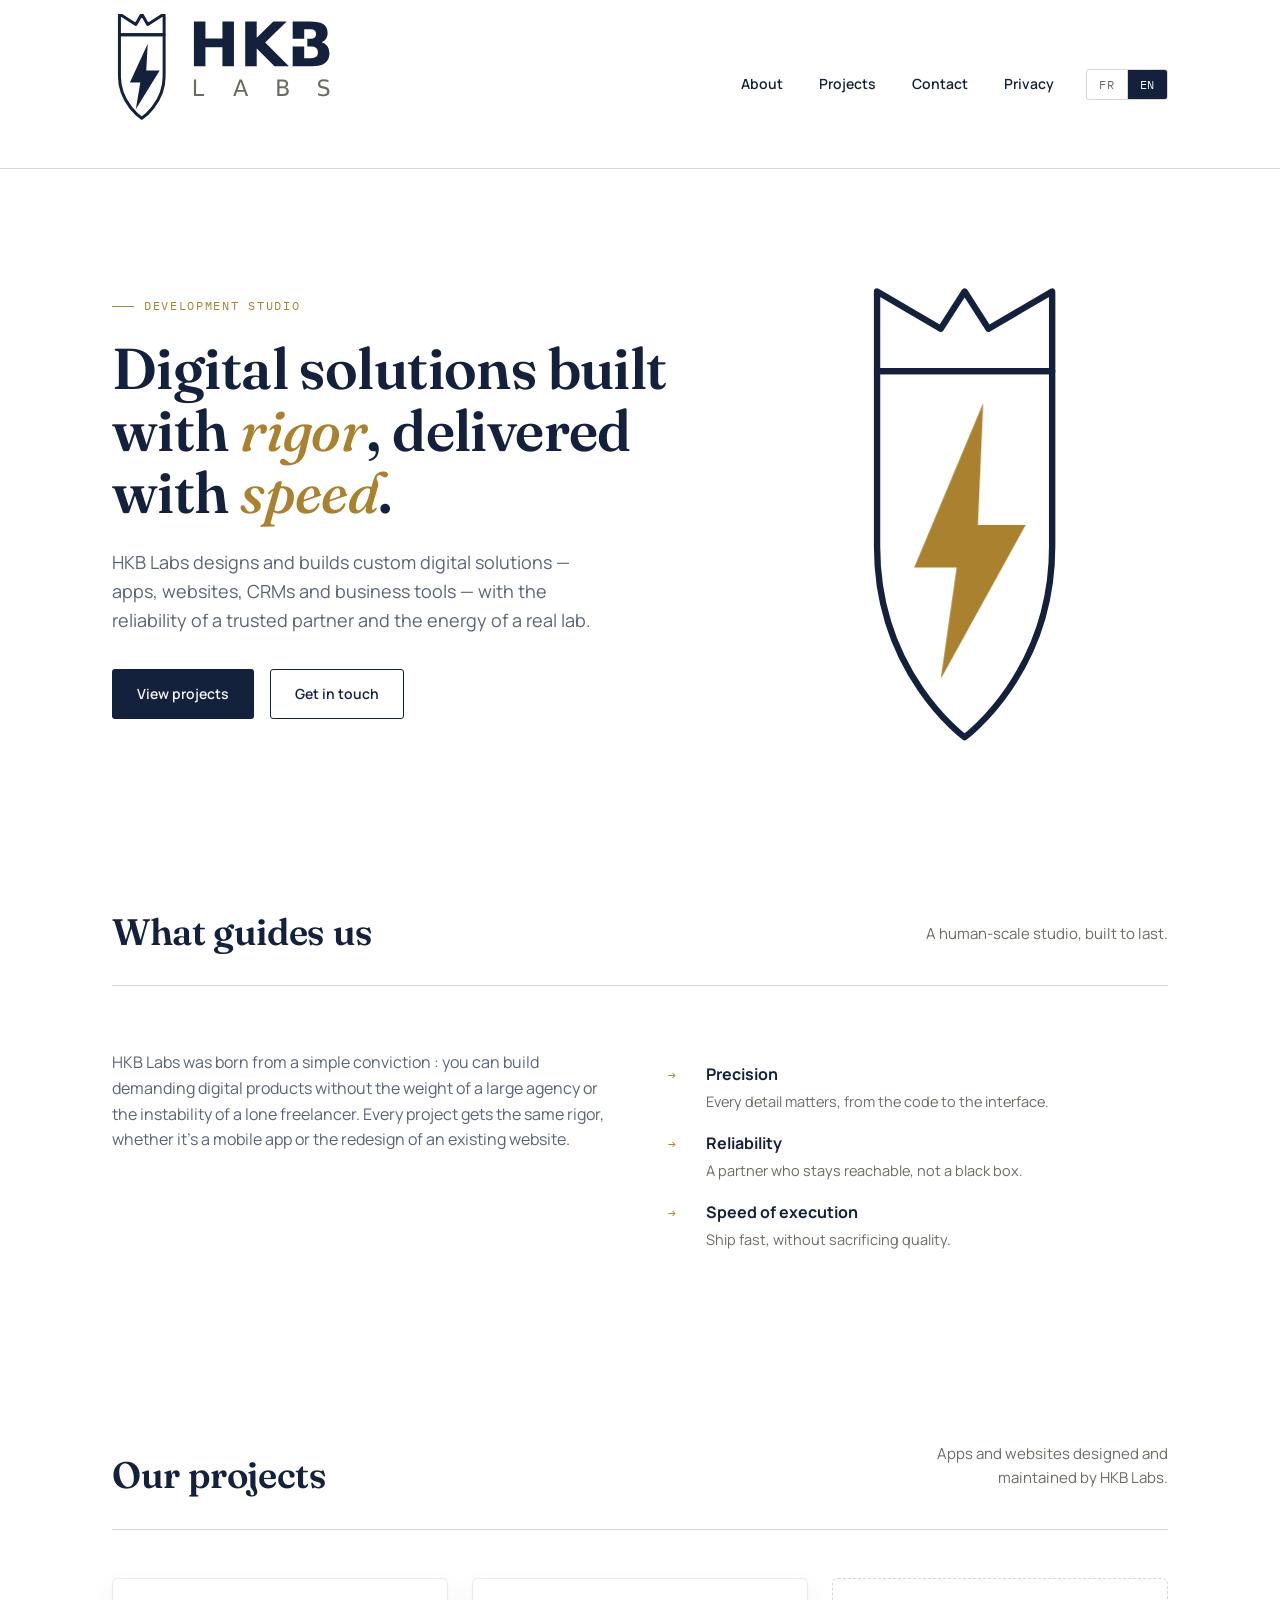
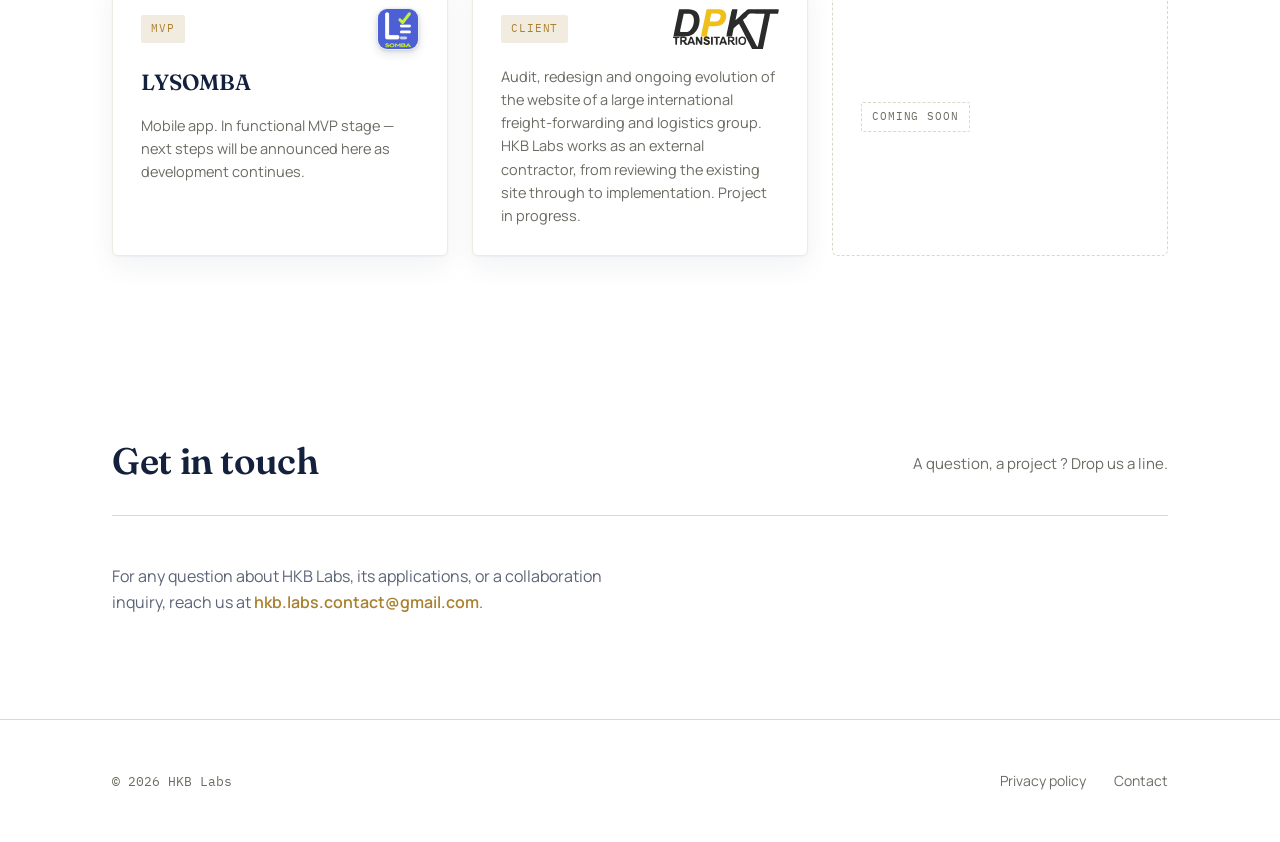
==== commit e543533b: "Place les logos projets en haut a droite, alignes avec les badges Nouvelle ligne d'en-tete par carte" ====
--- a/index.html
+++ b/index.html
@@ -112,20 +112,20 @@
       </div>
       <div class="project-grid">
         <div class="project-card">
-          <span class="status-tag">MVP</span>
-          <div class="project-brand">
-            <img class="project-logo-icon" src="assets/lysomba-icon.png" alt="Lysomba" width="46" height="46">
-            <h3>LYSOMBA</h3>
+          <div class="project-card-top">
+            <span class="status-tag">MVP</span>
+            <img class="project-logo-icon" src="assets/lysomba-icon.png" alt="Lysomba" width="42" height="42">
           </div>
+          <h3>LYSOMBA</h3>
           <p data-lang="fr">Application mobile. En phase de MVP fonctionnel — les prochaines étapes seront annoncées ici au fil de son développement.</p>
           <p data-lang="en">Mobile app. In functional MVP stage — next steps will be announced here as development continues.</p>
         </div>
         <div class="project-card">
-          <span class="status-tag">Client</span>
-          <div class="project-brand">
-            <img class="project-logo-wordmark" src="assets/logo-dpkt.svg" alt="DPKT Transitario" height="38">
-            <h3 class="visually-hidden">DPKT Transitario</h3>
+          <div class="project-card-top">
+            <span class="status-tag">Client</span>
+            <img class="project-logo-wordmark" src="assets/logo-dpkt.svg" alt="DPKT Transitario" height="40">
           </div>
+          <h3 class="visually-hidden">DPKT Transitario</h3>
           <p data-lang="fr">Audit, refonte et évolution continue du site web d'un grand groupe de transit et de logistique à dimension internationale. HKB Labs intervient comme prestataire, de l'analyse de l'existant à la mise en œuvre. Projet en cours.</p>
           <p data-lang="en">Audit, redesign and ongoing evolution of the website of a large international freight-forwarding and logistics group. HKB Labs works as an external contractor, from reviewing the existing site through to implementation. Project in progress.</p>
         </div>
--- a/styles.css
+++ b/styles.css
@@ -378,28 +378,34 @@
   margin: 0;
 }
 
-.project-brand {
-  display: flex;
-  align-items: center;
-  gap: 13px;
-  min-height: 52px;
+.project-card-top {
+  display: flex;
+  align-items: center;
+  justify-content: space-between;
+  gap: 14px;
+  min-height: 44px;
+}
+
+.project-card-top .status-tag {
+  align-self: center;
 }
 
 .project-logo-icon {
-  width: 46px;
-  height: 46px;
-  border-radius: 11px;
+  width: 42px;
+  height: 42px;
+  border-radius: 10px;
   flex-shrink: 0;
   display: block;
   border: 1px solid rgba(20, 33, 61, 0.08);
-  box-shadow: 0 1px 3px rgba(20, 33, 61, 0.14), 0 5px 12px rgba(20, 33, 61, 0.12);
+  box-shadow: 0 1px 3px rgba(20, 33, 61, 0.14), 0 4px 10px rgba(20, 33, 61, 0.12);
 }
 
 .project-logo-wordmark {
-  height: 52px;
+  height: 40px;
   width: auto;
-  max-width: 100%;
+  max-width: 55%;
   display: block;
+  flex-shrink: 0;
 }
 
 .visually-hidden {
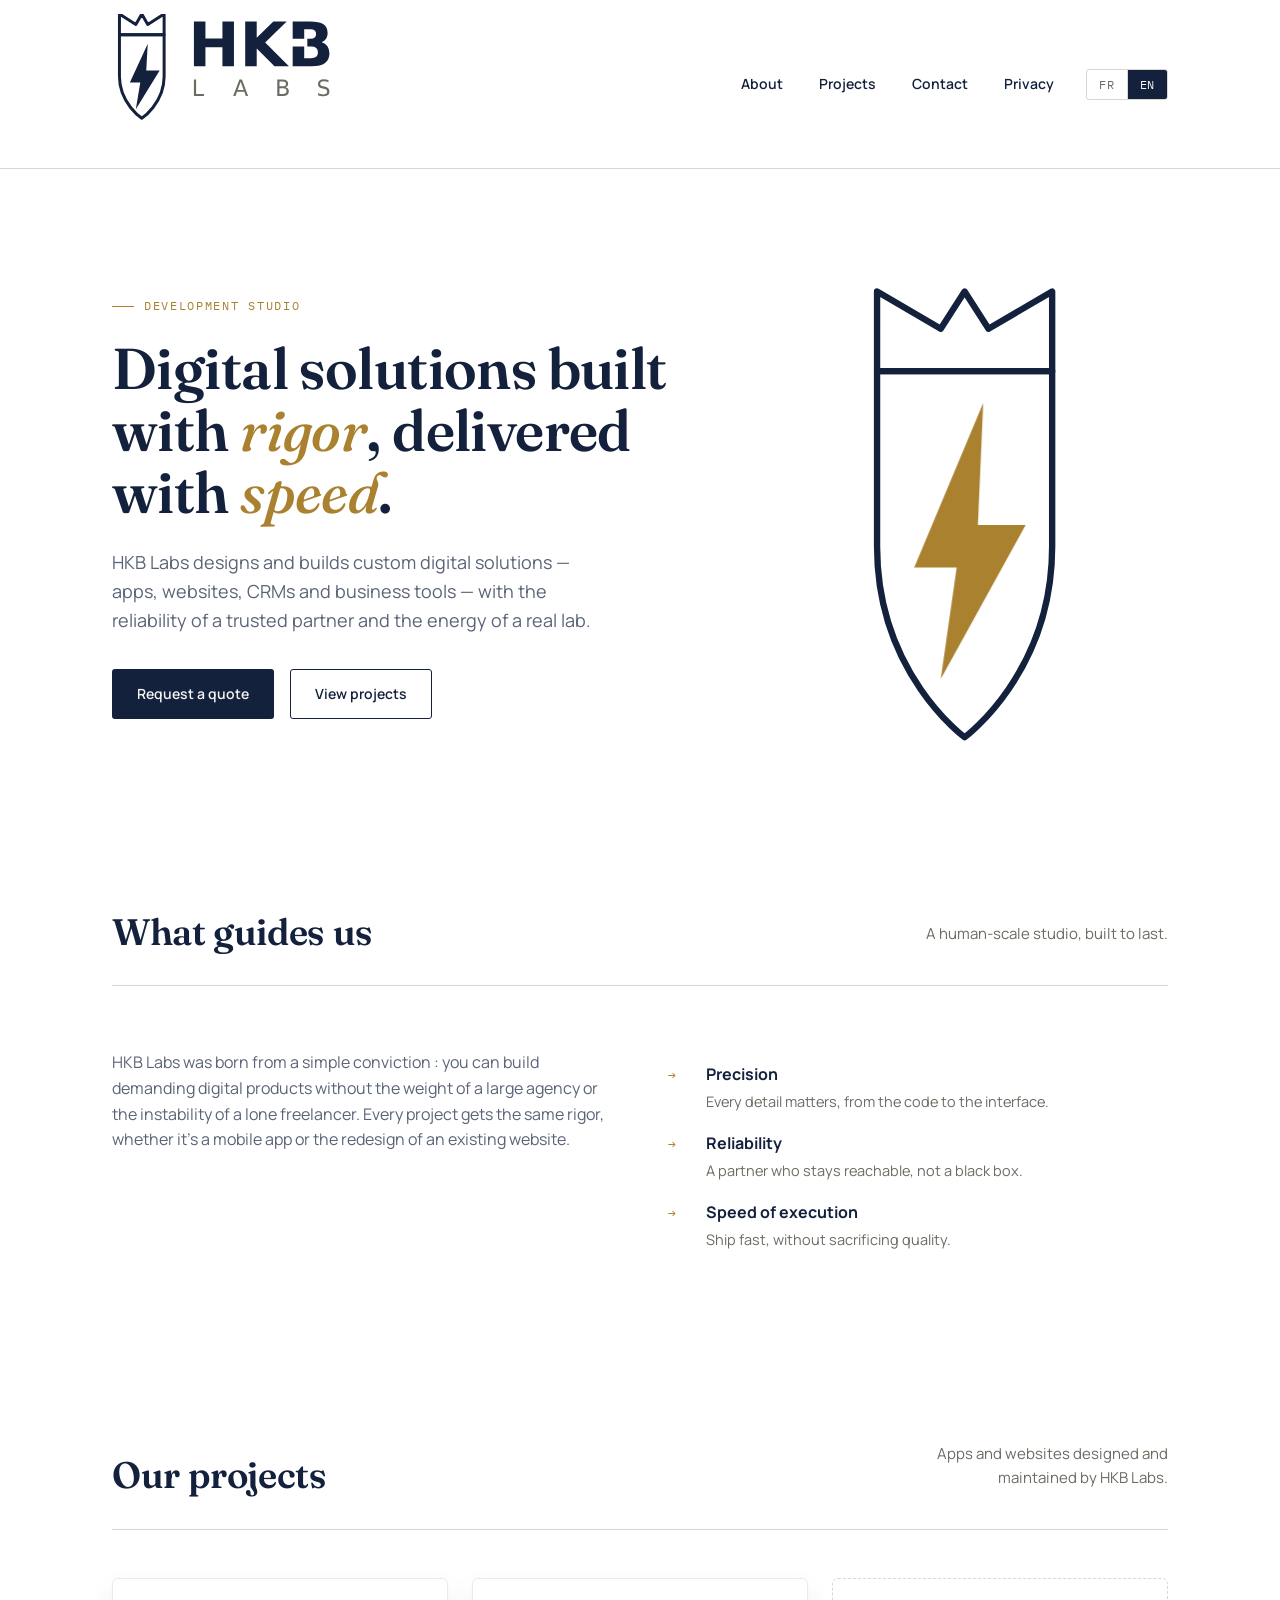
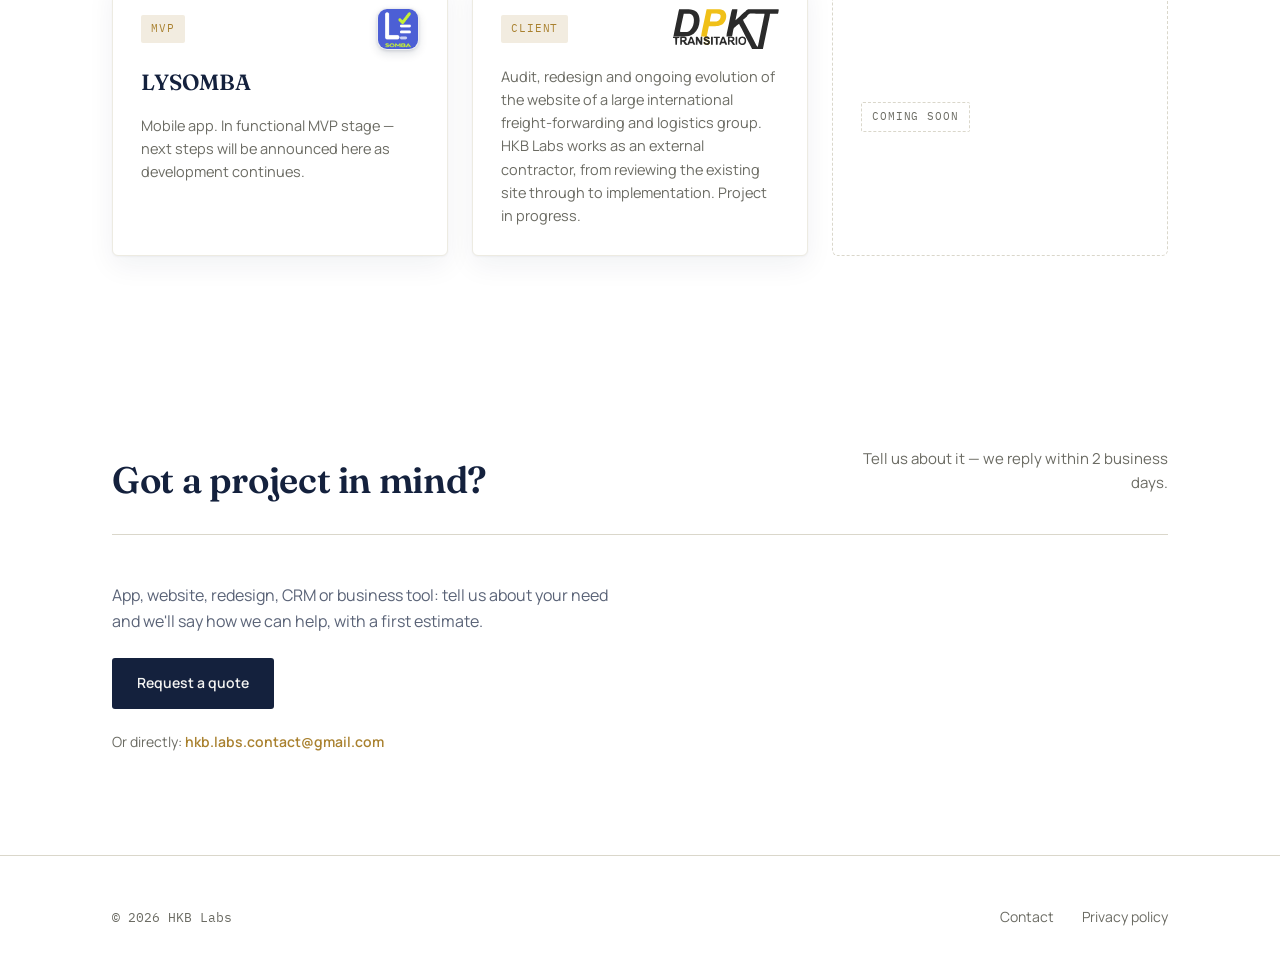
==== commit b04d3eff: "Ajoute la page /contact et le formulaire de demande de devis - contact.html : page dediee bilingue F" ====
--- a/index.html
+++ b/index.html
@@ -33,7 +33,7 @@
       <nav class="main-nav">
         <a href="#about"><span data-lang="fr">À propos</span><span data-lang="en">About</span></a>
         <a href="#projects"><span data-lang="fr">Projets</span><span data-lang="en">Projects</span></a>
-        <a href="#contact"><span data-lang="fr">Contact</span><span data-lang="en">Contact</span></a>
+        <a href="contact.html"><span data-lang="fr">Contact</span><span data-lang="en">Contact</span></a>
         <a href="privacy.html"><span data-lang="fr">Confidentialité</span><span data-lang="en">Privacy</span></a>
       </nav>
       <div class="lang-switch" role="group" aria-label="Langue / Language">
@@ -55,8 +55,8 @@
         <p class="hero-sub" data-lang="fr">HKB Labs conçoit et développe des solutions digitales sur-mesure — applications, sites web, CRM et outils métier — avec la fiabilité d'un partenaire de confiance et l'énergie d'un vrai laboratoire.</p>
         <p class="hero-sub" data-lang="en">HKB Labs designs and builds custom digital solutions — apps, websites, CRMs and business tools — with the reliability of a trusted partner and the energy of a real lab.</p>
         <div class="cta-row">
-          <a href="#projects" class="btn btn-primary"><span data-lang="fr">Voir les projets</span><span data-lang="en">View projects</span></a>
-          <a href="#contact" class="btn btn-ghost"><span data-lang="fr">Nous contacter</span><span data-lang="en">Get in touch</span></a>
+          <a href="contact.html" class="btn btn-primary"><span data-lang="fr">Demander un devis</span><span data-lang="en">Request a quote</span></a>
+          <a href="#projects" class="btn btn-ghost"><span data-lang="fr">Voir les projets</span><span data-lang="en">View projects</span></a>
         </div>
       </div>
       <div class="hero-mark">
@@ -139,18 +139,27 @@
   <section id="contact">
     <div class="wrap">
       <div class="section-head">
-        <h2 class="section-title" data-lang="fr">Nous contacter</h2>
-        <h2 class="section-title" data-lang="en">Get in touch</h2>
-        <p class="section-note" data-lang="fr">Une question, un projet&nbsp;? Écrivez-nous.</p>
-        <p class="section-note" data-lang="en">A question, a project&nbsp;? Drop us a line.</p>
+        <h2 class="section-title" data-lang="fr">Un projet en tête&nbsp;?</h2>
+        <h2 class="section-title" data-lang="en">Got a project in mind?</h2>
+        <p class="section-note" data-lang="fr">Décrivez-le, on revient vers vous sous 48 h ouvrées.</p>
+        <p class="section-note" data-lang="en">Tell us about it — we reply within 2 business days.</p>
       </div>
       <p style="max-width:52ch;color:var(--ink-70);font-size:16px;" data-lang="fr">
-        Pour toute question concernant HKB Labs, ses applications, ou une demande de collaboration,
-        contactez-nous à <a href="mailto:hkb.labs.contact@gmail.com" style="color:var(--brass);font-weight:600;text-decoration:none;">hkb.labs.contact@gmail.com</a>.
+        Application, site web, refonte, CRM ou outil métier&nbsp;: parlez-nous de votre besoin
+        et on vous dit comment on peut aider, avec une première estimation.
       </p>
       <p style="max-width:52ch;color:var(--ink-70);font-size:16px;" data-lang="en">
-        For any question about HKB Labs, its applications, or a collaboration inquiry,
-        reach us at <a href="mailto:hkb.labs.contact@gmail.com" style="color:var(--brass);font-weight:600;text-decoration:none;">hkb.labs.contact@gmail.com</a>.
+        App, website, redesign, CRM or business tool: tell us about your need and we'll say
+        how we can help, with a first estimate.
+      </p>
+      <div class="cta-row" style="margin-top:24px;">
+        <a href="contact.html" class="btn btn-primary"><span data-lang="fr">Demander un devis</span><span data-lang="en">Request a quote</span></a>
+      </div>
+      <p style="font-size:14px;color:var(--muted);margin-top:22px;" data-lang="fr">
+        Ou directement&nbsp;: <a href="mailto:hkb.labs.contact@gmail.com" style="color:var(--brass);font-weight:600;text-decoration:none;">hkb.labs.contact@gmail.com</a>
+      </p>
+      <p style="font-size:14px;color:var(--muted);margin-top:22px;" data-lang="en">
+        Or directly: <a href="mailto:hkb.labs.contact@gmail.com" style="color:var(--brass);font-weight:600;text-decoration:none;">hkb.labs.contact@gmail.com</a>
       </p>
     </div>
   </section>
@@ -161,8 +170,8 @@
   <div class="wrap">
     <span class="footer-copy">© 2026 HKB Labs</span>
     <ul class="footer-links">
+      <li><a href="contact.html"><span data-lang="fr">Contact</span><span data-lang="en">Contact</span></a></li>
       <li><a href="privacy.html"><span data-lang="fr">Politique de confidentialité</span><span data-lang="en">Privacy policy</span></a></li>
-      <li><a href="mailto:hkb.labs.contact@gmail.com">Contact</a></li>
     </ul>
   </div>
 </footer>
--- a/styles.css
+++ b/styles.css
@@ -9,6 +9,7 @@
   --brass-soft: #A9812F26;
   --muted: #6B6B63;
   --line: #DAD7CB;
+  --danger: #B3261E;
 
   --display: 'Fraunces', Georgia, serif;
   --body: 'Manrope', -apple-system, BlinkMacSystemFont, sans-serif;
@@ -557,6 +558,205 @@
 .lang-switch button:hover { color: var(--ink); }
 .lang-switch button[aria-pressed="true"] { background: var(--ink); color: var(--ivory); }
 
+/* ---------- Page contact / demande de devis ---------- */
+
+.contact-page { padding: 60px 0 100px; }
+
+.contact-head { max-width: 620px; margin-bottom: 48px; }
+.contact-head h1 {
+  font-family: var(--display);
+  font-weight: 600;
+  font-size: clamp(1.9rem, 3.4vw, 2.6rem);
+  letter-spacing: -0.01em;
+  margin: 0 0 16px;
+}
+.contact-head .lead { font-size: 17px; color: var(--ink-70); margin: 0; }
+
+.contact-layout {
+  display: grid;
+  grid-template-columns: 290px 1fr;
+  gap: 56px;
+  align-items: start;
+}
+
+.contact-aside { position: sticky; top: 188px; }
+.contact-aside h2 {
+  font-family: var(--body);
+  font-size: 13px;
+  text-transform: uppercase;
+  letter-spacing: 0.08em;
+  color: var(--brass);
+  margin: 0 0 20px;
+}
+.steps { list-style: none; margin: 0 0 28px; padding: 0; display: grid; gap: 18px; }
+.steps li {
+  display: grid;
+  grid-template-columns: 24px 1fr;
+  gap: 13px;
+  align-items: start;
+  font-size: 14.5px;
+  color: var(--ink-70);
+  line-height: 1.5;
+}
+.step-n {
+  font-family: var(--mono);
+  font-size: 12px;
+  width: 24px;
+  height: 24px;
+  border-radius: 50%;
+  border: 1px solid var(--line);
+  display: grid;
+  place-items: center;
+  color: var(--brass);
+}
+.contact-direct { font-size: 14px; color: var(--muted); margin: 0; line-height: 1.6; }
+.contact-direct a { color: var(--brass); font-weight: 600; text-decoration: none; }
+.contact-direct a:hover { text-decoration: underline; }
+
+.contact-form-wrap {
+  background: var(--paper);
+  border: 1px solid #EDEBE2;
+  border-radius: 8px;
+  padding: 36px;
+  box-shadow: 0 1px 2px rgba(20, 33, 61, 0.04), 0 12px 32px rgba(20, 33, 61, 0.06);
+}
+
+.contact-form fieldset { border: 0; margin: 0 0 26px; padding: 0; }
+.contact-form fieldset:last-of-type { margin-bottom: 18px; }
+.contact-form legend {
+  font-family: var(--display);
+  font-size: 18px;
+  font-weight: 600;
+  padding: 0;
+  margin-bottom: 18px;
+}
+
+.field { margin-bottom: 20px; }
+.field:last-child { margin-bottom: 0; }
+.field-row { display: grid; grid-template-columns: 1fr 1fr; gap: 16px; }
+
+.field label,
+.field .field-label {
+  display: block;
+  font-size: 13px;
+  font-weight: 600;
+  color: var(--ink);
+  margin-bottom: 7px;
+}
+.field .opt { font-weight: 400; color: var(--muted); }
+
+.contact-form input[type="text"],
+.contact-form input[type="email"],
+.contact-form select,
+.contact-form textarea {
+  width: 100%;
+  font: inherit;
+  font-size: 15px;
+  color: var(--ink);
+  background: var(--ivory);
+  border: 1px solid var(--line);
+  border-radius: 5px;
+  padding: 11px 13px;
+  transition: border-color .15s ease, box-shadow .15s ease, background .15s ease;
+}
+.contact-form textarea { resize: vertical; min-height: 128px; line-height: 1.55; }
+.contact-form input:focus,
+.contact-form select:focus,
+.contact-form textarea:focus {
+  outline: none;
+  border-color: var(--brass);
+  background: var(--paper);
+  box-shadow: 0 0 0 3px var(--brass-soft);
+}
+.contact-form [aria-invalid="true"] { border-color: var(--danger); }
+
+.chips { display: flex; flex-wrap: wrap; gap: 8px; }
+.chip {
+  font: inherit;
+  font-size: 13.5px;
+  font-weight: 500;
+  padding: 9px 15px;
+  border-radius: 999px;
+  border: 1px solid var(--line);
+  background: var(--paper);
+  color: var(--ink-70);
+  cursor: pointer;
+  transition: background .15s ease, border-color .15s ease, color .15s ease;
+}
+.chip:hover { border-color: var(--ink); color: var(--ink); }
+.chip.is-selected { background: var(--ink); border-color: var(--ink); color: var(--ivory); }
+
+.field-hint { font-size: 12.5px; color: var(--muted); margin: 6px 0 0; }
+.field-error { font-size: 12.5px; color: var(--danger); font-weight: 500; margin: 6px 0 0; }
+
+.field.consent label {
+  display: grid;
+  grid-template-columns: auto 1fr;
+  gap: 10px;
+  font-size: 13.5px;
+  font-weight: 400;
+  color: var(--ink-70);
+  line-height: 1.5;
+  margin-bottom: 0;
+  cursor: pointer;
+}
+.field.consent input {
+  width: 16px;
+  height: 16px;
+  margin-top: 2px;
+  accent-color: var(--brass);
+}
+.field.consent a { color: var(--brass); font-weight: 600; }
+
+.form-error-banner {
+  background: #FBEAE8;
+  border: 1px solid #E7B7B1;
+  color: #8A2015;
+  border-radius: 5px;
+  padding: 11px 14px;
+  font-size: 13.5px;
+  margin-bottom: 18px;
+}
+
+#submit-btn {
+  width: 100%;
+  justify-content: center;
+  font-size: 15px;
+  padding: 14px;
+}
+#submit-btn:disabled { opacity: .7; cursor: progress; }
+
+.form-foot { font-size: 12.5px; color: var(--muted); text-align: center; margin: 14px 0 0; }
+
+.hp {
+  position: absolute;
+  left: -9999px;
+  width: 1px;
+  height: 1px;
+  overflow: hidden;
+}
+
+.contact-success { text-align: center; padding: 28px 8px; }
+.contact-success-mark {
+  width: 52px;
+  height: 52px;
+  margin: 0 auto 18px;
+  border-radius: 50%;
+  background: var(--brass-soft);
+  color: var(--brass);
+  display: grid;
+  place-items: center;
+  font-size: 24px;
+}
+.contact-success h2 {
+  font-family: var(--display);
+  font-size: 22px;
+  font-weight: 600;
+  margin: 0 0 10px;
+}
+.contact-success p { color: var(--ink-70); font-size: 15px; margin: 0; line-height: 1.6; }
+.contact-success a { color: var(--brass); font-weight: 600; text-decoration: none; }
+
 /* ---------- Responsive ---------- */
 
 @media (max-width: 860px) {
@@ -571,4 +771,8 @@
   .project-grid { grid-template-columns: 1fr; }
   .section-head { flex-direction: column; align-items: flex-start; }
   .section-note { text-align: left; }
-}
+  .contact-layout { grid-template-columns: 1fr; gap: 32px; }
+  .contact-aside { position: static; }
+  .contact-form-wrap { padding: 24px; }
+  .field-row { grid-template-columns: 1fr; gap: 0; }
+}
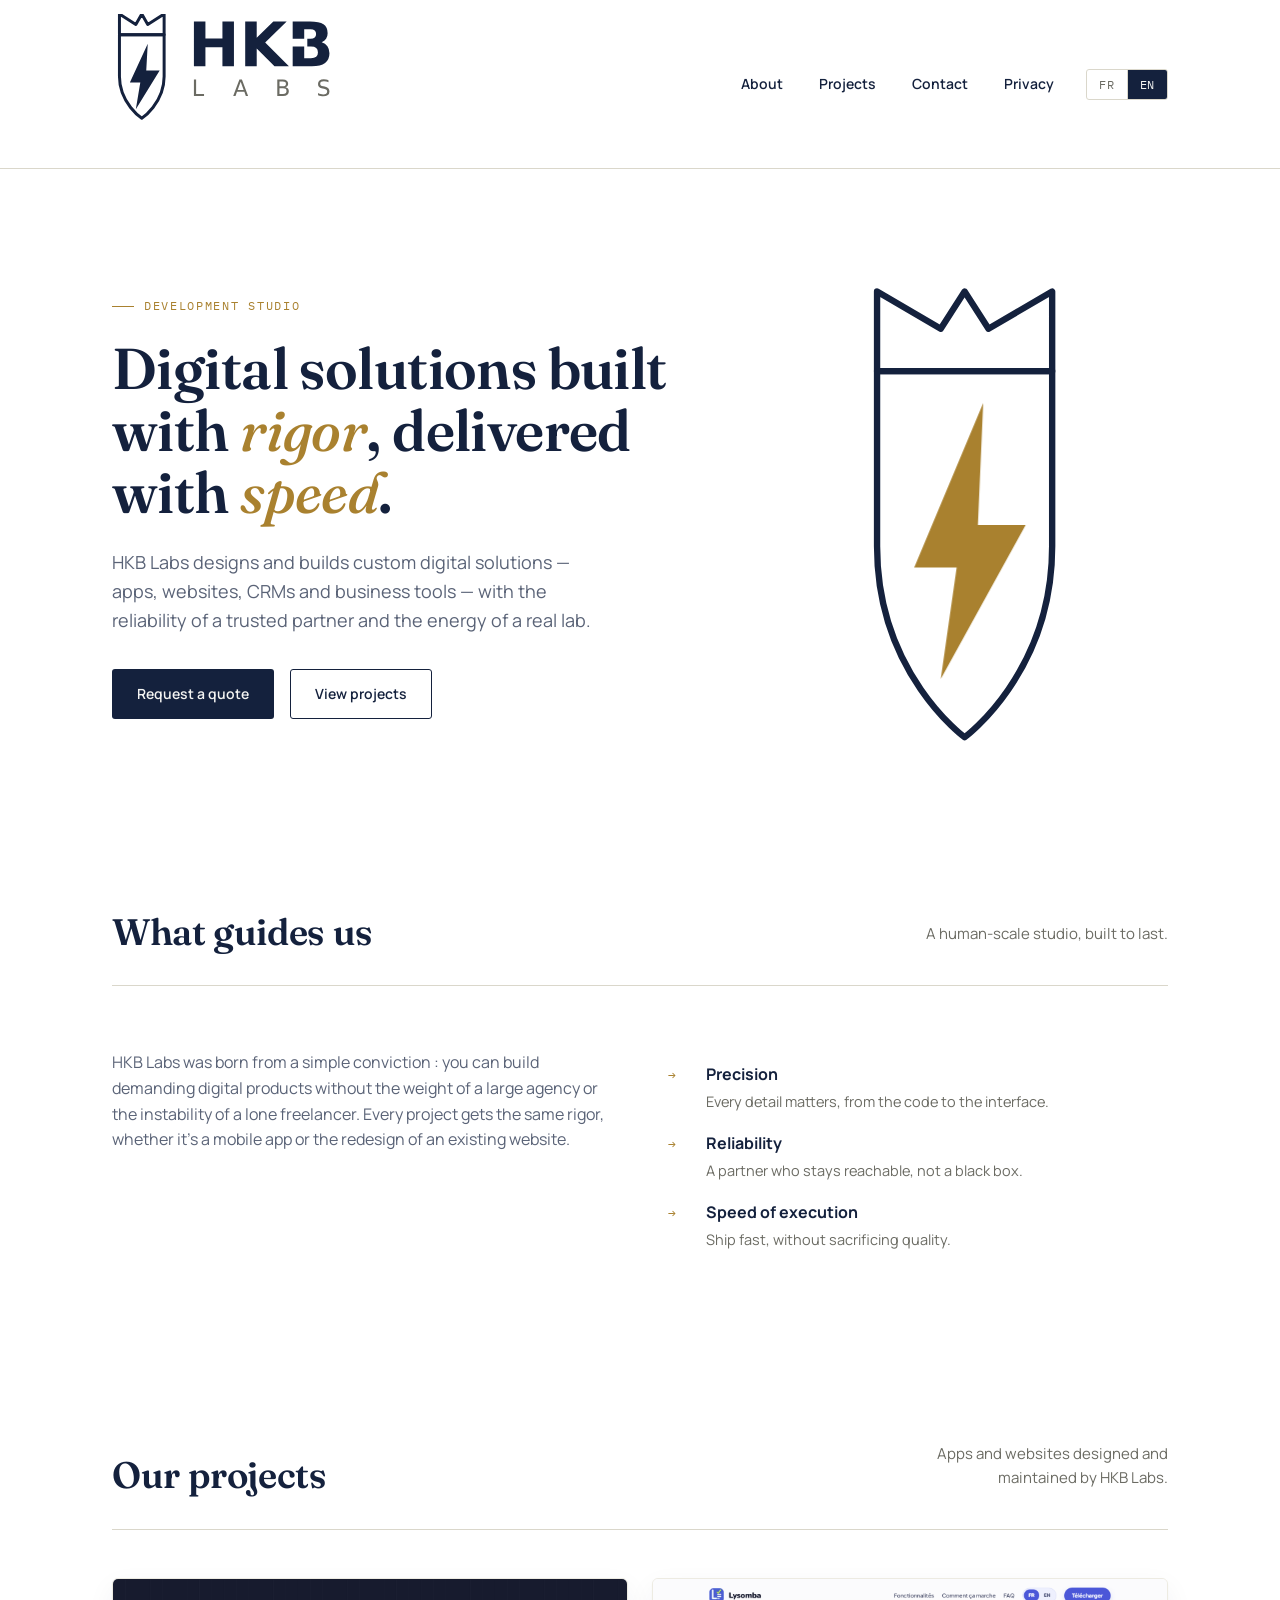
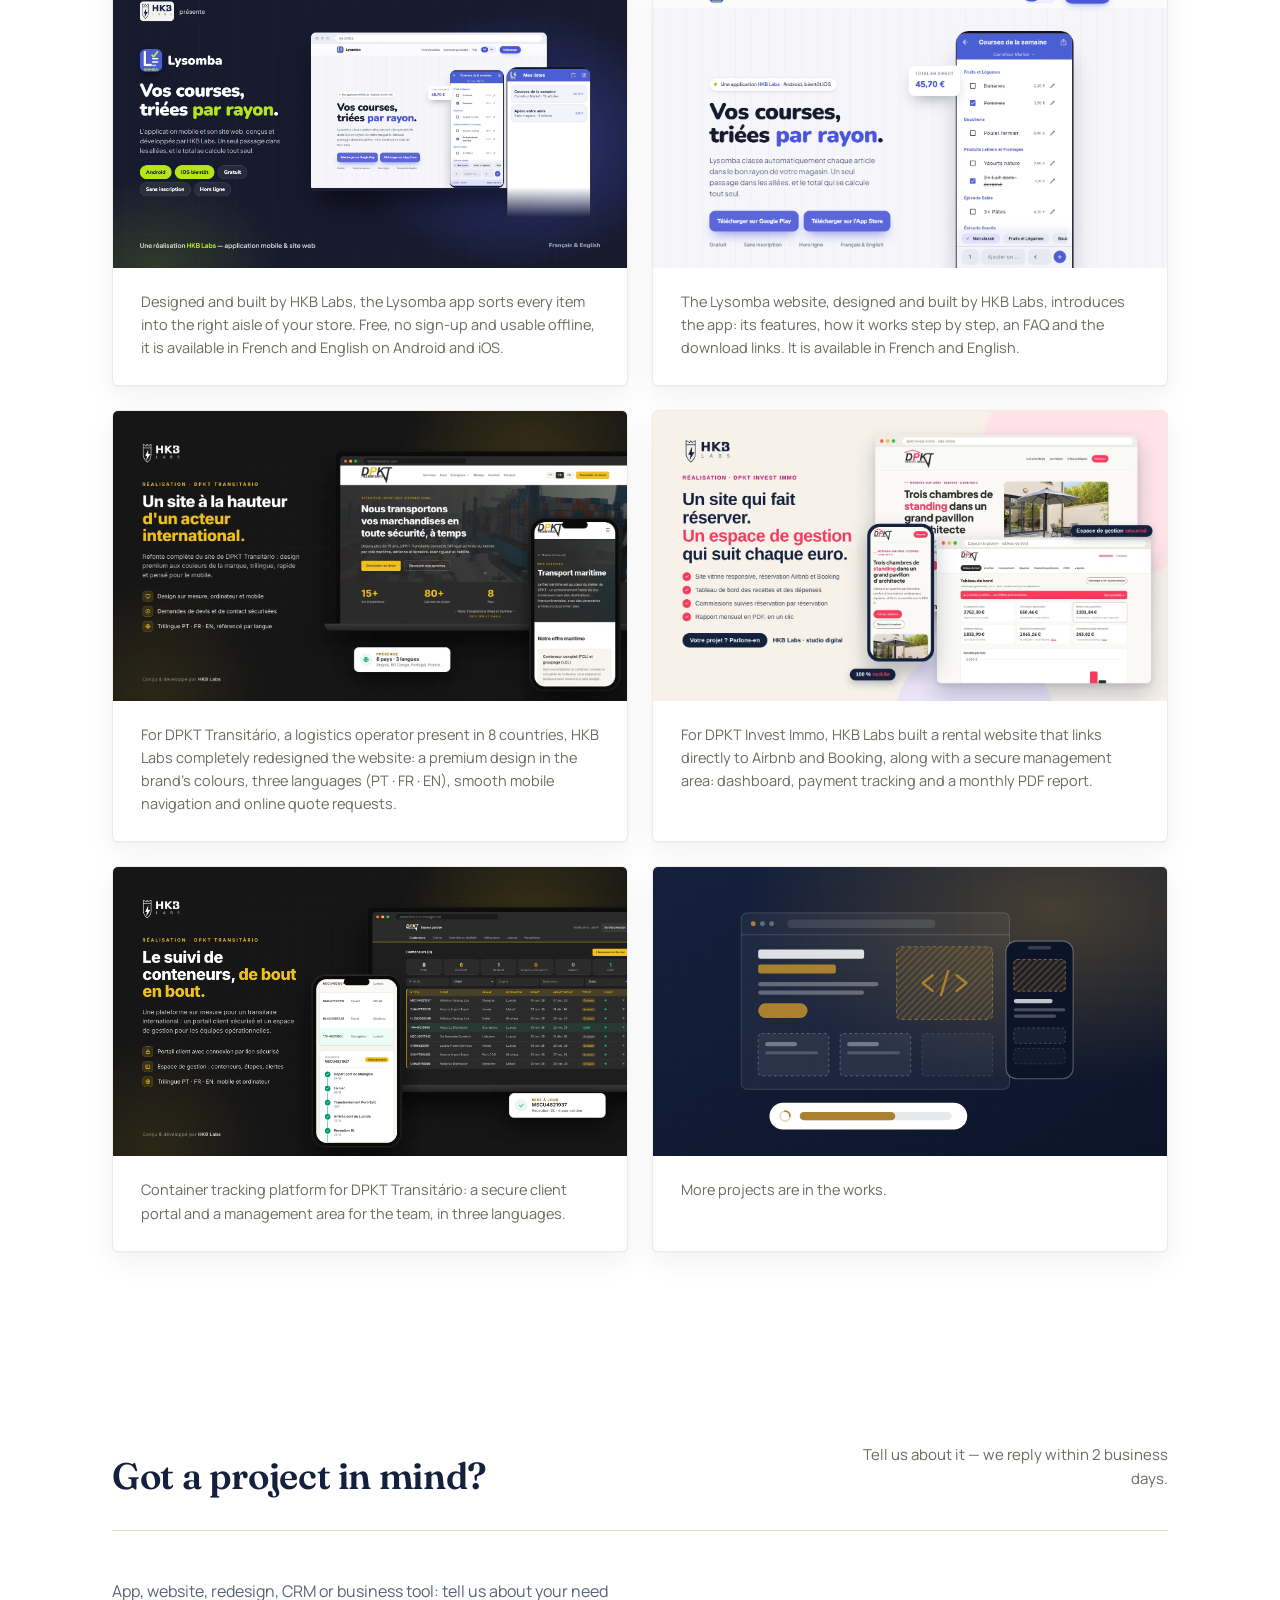
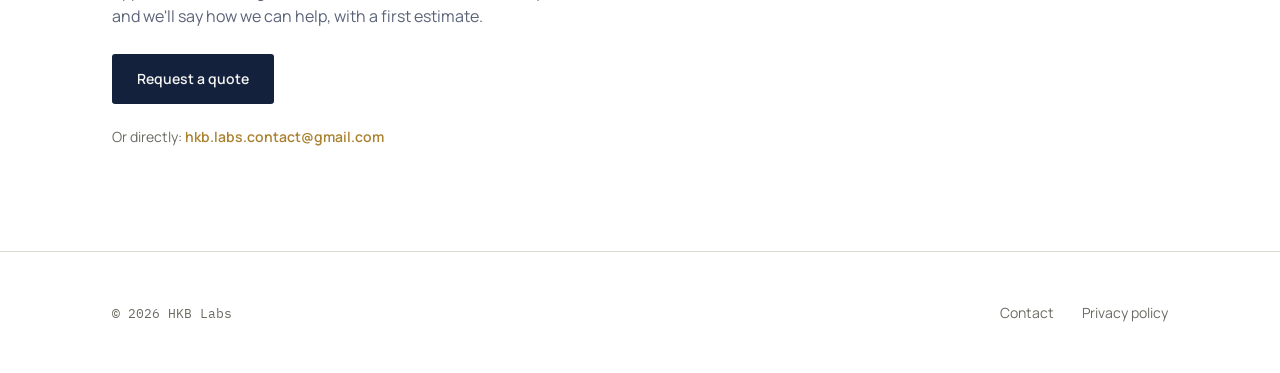
==== commit c78e2dea: "Refonte de la section Projets : cartes visuelles Lysomba, DPKT et Invest Immo Remplace les anciennes" ====
--- a/index.html
+++ b/index.html
@@ -110,28 +110,49 @@
         <p class="section-note" data-lang="fr">Applications et sites conçus et maintenus par HKB Labs.</p>
         <p class="section-note" data-lang="en">Apps and websites designed and maintained by HKB Labs.</p>
       </div>
-      <div class="project-grid">
-        <div class="project-card">
-          <div class="project-card-top">
-            <span class="status-tag">MVP</span>
-            <img class="project-logo-icon" src="assets/lysomba-icon.png" alt="Lysomba" width="42" height="42">
-          </div>
-          <h3>LYSOMBA</h3>
-          <p data-lang="fr">Application mobile. En phase de MVP fonctionnel — les prochaines étapes seront annoncées ici au fil de son développement.</p>
-          <p data-lang="en">Mobile app. In functional MVP stage — next steps will be announced here as development continues.</p>
-        </div>
-        <div class="project-card">
-          <div class="project-card-top">
-            <span class="status-tag">Client</span>
-            <img class="project-logo-wordmark" src="assets/logo-dpkt.svg" alt="DPKT Transitario" height="40">
-          </div>
-          <h3 class="visually-hidden">DPKT Transitario</h3>
-          <p data-lang="fr">Audit, refonte et évolution continue du site web d'un grand groupe de transit et de logistique à dimension internationale. HKB Labs intervient comme prestataire, de l'analyse de l'existant à la mise en œuvre. Projet en cours.</p>
-          <p data-lang="en">Audit, redesign and ongoing evolution of the website of a large international freight-forwarding and logistics group. HKB Labs works as an external contractor, from reviewing the existing site through to implementation. Project in progress.</p>
-        </div>
-        <div class="project-card placeholder">
-          <span class="status-tag"><span data-lang="fr">À venir</span><span data-lang="en">Coming soon</span></span>
-        </div>
+      <div class="showcase-grid">
+        <figure class="showcase-card">
+          <img src="assets/lysomba-presentation.webp" alt="Lysomba : application mobile de liste de courses classée par rayon, et son site web" width="1920" height="1080">
+          <figcaption>
+            <p data-lang="fr">Conçue et développée par HKB Labs, l'application Lysomba classe chaque article dans le bon rayon de votre magasin. Gratuite, sans inscription et utilisable hors ligne, elle est disponible en français et en anglais sur Android et iOS.</p>
+            <p data-lang="en">Designed and built by HKB Labs, the Lysomba app sorts every item into the right aisle of your store. Free, no sign-up and usable offline, it is available in French and English on Android and iOS.</p>
+          </figcaption>
+        </figure>
+        <figure class="showcase-card">
+          <img src="assets/lysomba-site.png" alt="Site web de Lysomba : page d'accueil avec présentation de l'application et liens de téléchargement" width="1440" height="900" loading="lazy" style="object-position: top;">
+          <figcaption>
+            <p data-lang="fr">Le site web de Lysomba, conçu et développé par HKB Labs, présente l'application&nbsp;: ses fonctionnalités, son fonctionnement pas à pas, une FAQ et les liens de téléchargement. Il est disponible en français et en anglais.</p>
+            <p data-lang="en">The Lysomba website, designed and built by HKB Labs, introduces the app: its features, how it works step by step, an FAQ and the download links. It is available in French and English.</p>
+          </figcaption>
+        </figure>
+        <figure class="showcase-card">
+          <img src="assets/dpkt-transitario-site.png" alt="DPKT Transitário : refonte du site internet, design premium, trilingue et adapté au mobile" width="1456" height="819" loading="lazy">
+          <figcaption>
+            <p data-lang="fr">Pour DPKT Transitário, opérateur logistique présent dans 8 pays, HKB Labs a entièrement repensé le site internet&nbsp;: un design premium aux couleurs de la marque, trois langues (PT · FR · EN), une navigation fluide sur mobile et des demandes de devis en ligne.</p>
+            <p data-lang="en">For DPKT Transitário, a logistics operator present in 8 countries, HKB Labs completely redesigned the website: a premium design in the brand's colours, three languages (PT · FR · EN), smooth mobile navigation and online quote requests.</p>
+          </figcaption>
+        </figure>
+        <figure class="showcase-card">
+          <img src="assets/dpkt-invest-immo.webp" alt="DPKT Invest Immo : site vitrine de location et espace de gestion sécurisé" width="1456" height="819" loading="lazy">
+          <figcaption>
+            <p data-lang="fr">Pour DPKT Invest Immo, HKB Labs a conçu un site de location qui renvoie directement vers Airbnb et Booking, et un espace de gestion sécurisé&nbsp;: tableau de bord, suivi des paiements et rapport mensuel en PDF.</p>
+            <p data-lang="en">For DPKT Invest Immo, HKB Labs built a rental website that links directly to Airbnb and Booking, along with a secure management area: dashboard, payment tracking and a monthly PDF report.</p>
+          </figcaption>
+        </figure>
+        <figure class="showcase-card">
+          <img src="assets/dpkt-transitario-suivi.webp" alt="DPKT Transitário : plateforme de suivi de conteneurs, portail client et espace de gestion" width="2000" height="1125" loading="lazy">
+          <figcaption>
+            <p data-lang="fr">Plateforme de suivi de conteneurs pour DPKT Transitário&nbsp;: un portail client sécurisé et un espace de gestion pour les équipes, en trois langues.</p>
+            <p data-lang="en">Container tracking platform for DPKT Transitário: a secure client portal and a management area for the team, in three languages.</p>
+          </figcaption>
+        </figure>
+        <figure class="showcase-card">
+          <img src="assets/projets-en-cours.svg" alt="Maquette de site et d'application en cours de construction" width="1456" height="819" loading="lazy">
+          <figcaption>
+            <p data-lang="fr">D'autres projets sont en cours.</p>
+            <p data-lang="en">More projects are in the works.</p>
+          </figcaption>
+        </figure>
       </div>
     </div>
   </section>
--- a/styles.css
+++ b/styles.css
@@ -334,114 +334,46 @@
 
 /* Projects */
 
-.project-grid {
-  display: grid;
-  grid-template-columns: repeat(3, 1fr);
+.showcase-grid {
+  display: grid;
+  grid-template-columns: repeat(2, 1fr);
   gap: 24px;
 }
 
-.project-card {
+.showcase-card {
+  margin: 0;
   background: var(--paper);
   border: 1px solid #EDEBE2;
   border-radius: 6px;
-  padding: 28px;
+  overflow: hidden;
   display: flex;
   flex-direction: column;
-  gap: 14px;
-  min-height: 220px;
   box-shadow: 0 1px 2px rgba(20, 33, 61, 0.04), 0 10px 28px rgba(20, 33, 61, 0.06);
   transition: border-color .2s ease, transform .2s ease, box-shadow .2s ease;
 }
 
-.project-card:not(.placeholder):hover {
+.showcase-card:hover {
   border-color: var(--brass);
   transform: translateY(-3px);
   box-shadow: 0 2px 6px rgba(20, 33, 61, 0.06), 0 18px 44px rgba(20, 33, 61, 0.11);
 }
 
-
-.status-tag {
-  align-self: flex-start;
-  font-family: var(--mono);
-  font-size: 11px;
-  letter-spacing: 0.08em;
-  text-transform: uppercase;
-  padding: 5px 10px;
-  border-radius: 2px;
-  background: var(--brass-soft);
-  color: var(--brass);
-}
-
-.project-card h3 {
-  font-family: var(--display);
-  font-size: 22px;
-  font-weight: 600;
-  margin: 0;
-}
-
-.project-card-top {
-  display: flex;
-  align-items: center;
-  justify-content: space-between;
-  gap: 14px;
-  min-height: 44px;
-}
-
-.project-card-top .status-tag {
-  align-self: center;
-}
-
-.project-logo-icon {
-  width: 42px;
-  height: 42px;
-  border-radius: 10px;
-  flex-shrink: 0;
+.showcase-card img {
   display: block;
-  border: 1px solid rgba(20, 33, 61, 0.08);
-  box-shadow: 0 1px 3px rgba(20, 33, 61, 0.14), 0 4px 10px rgba(20, 33, 61, 0.12);
-}
-
-.project-logo-wordmark {
-  height: 40px;
-  width: auto;
-  max-width: 55%;
-  display: block;
-  flex-shrink: 0;
-}
-
-.visually-hidden {
-  position: absolute;
-  width: 1px;
-  height: 1px;
-  margin: -1px;
-  padding: 0;
-  overflow: hidden;
-  clip: rect(0 0 0 0);
-  white-space: nowrap;
-  border: 0;
-}
-
-.project-card p {
+  width: 100%;
+  height: auto;
+  aspect-ratio: 16 / 9;
+  object-fit: cover;
+}
+
+.showcase-card figcaption {
+  padding: 22px 28px 26px;
+}
+
+.showcase-card figcaption p {
   color: var(--muted);
   font-size: 14.5px;
   margin: 0;
-  flex-grow: 1;
-}
-
-.project-card.placeholder {
-  border-style: dashed;
-  border-color: var(--line);
-  box-shadow: none;
-  justify-content: center;
-  align-items: center;
-  text-align: center;
-  color: var(--muted);
-}
-
-.project-card.placeholder .status-tag {
-  background: transparent;
-  border: 1px dashed var(--line);
-  color: var(--muted);
 }
 
 /* Footer */
@@ -560,35 +492,47 @@
 
 /* ---------- Page contact / demande de devis ---------- */
 
-.contact-page { padding: 60px 0 100px; }
-
-.contact-head { max-width: 620px; margin-bottom: 48px; }
-.contact-head h1 {
+.contact-page { padding: 56px 0 100px; }
+
+.contact-layout {
+  display: grid;
+  grid-template-columns: 350px 1fr;
+  gap: 52px;
+  align-items: start;
+}
+
+.contact-aside {
+  position: sticky;
+  top: 190px;
+  align-self: start;
+  max-height: calc(100vh - 220px);
+  overflow-y: auto;
+  overscroll-behavior: contain;
+}
+
+.contact-aside h1 {
   font-family: var(--display);
   font-weight: 600;
-  font-size: clamp(1.9rem, 3.4vw, 2.6rem);
+  font-size: clamp(1.55rem, 2.5vw, 2rem);
+  line-height: 1.14;
   letter-spacing: -0.01em;
-  margin: 0 0 16px;
-}
-.contact-head .lead { font-size: 17px; color: var(--ink-70); margin: 0; }
-
-.contact-layout {
-  display: grid;
-  grid-template-columns: 290px 1fr;
-  gap: 56px;
-  align-items: start;
-}
-
-.contact-aside { position: sticky; top: 188px; }
+  margin: 0 0 14px;
+}
+.contact-intro {
+  font-size: 15px;
+  color: var(--ink-70);
+  line-height: 1.6;
+  margin: 0 0 32px;
+}
 .contact-aside h2 {
   font-family: var(--body);
   font-size: 13px;
   text-transform: uppercase;
   letter-spacing: 0.08em;
   color: var(--brass);
-  margin: 0 0 20px;
-}
-.steps { list-style: none; margin: 0 0 28px; padding: 0; display: grid; gap: 18px; }
+  margin: 0 0 18px;
+}
+.steps { list-style: none; margin: 0 0 26px; padding: 0; display: grid; gap: 16px; }
 .steps li {
   display: grid;
   grid-template-columns: 24px 1fr;
@@ -768,11 +712,11 @@
   .hero .wrap { grid-template-columns: 1fr; }
   .hero-mark { order: -1; max-width: 160px; margin: 0 auto 24px; }
   .about-grid { grid-template-columns: 1fr; }
-  .project-grid { grid-template-columns: 1fr; }
+  .showcase-grid { grid-template-columns: 1fr; }
   .section-head { flex-direction: column; align-items: flex-start; }
   .section-note { text-align: left; }
-  .contact-layout { grid-template-columns: 1fr; gap: 32px; }
-  .contact-aside { position: static; }
+  .contact-layout { grid-template-columns: 1fr; gap: 30px; }
+  .contact-aside { position: static; max-height: none; overflow: visible; }
   .contact-form-wrap { padding: 24px; }
   .field-row { grid-template-columns: 1fr; gap: 0; }
 }
